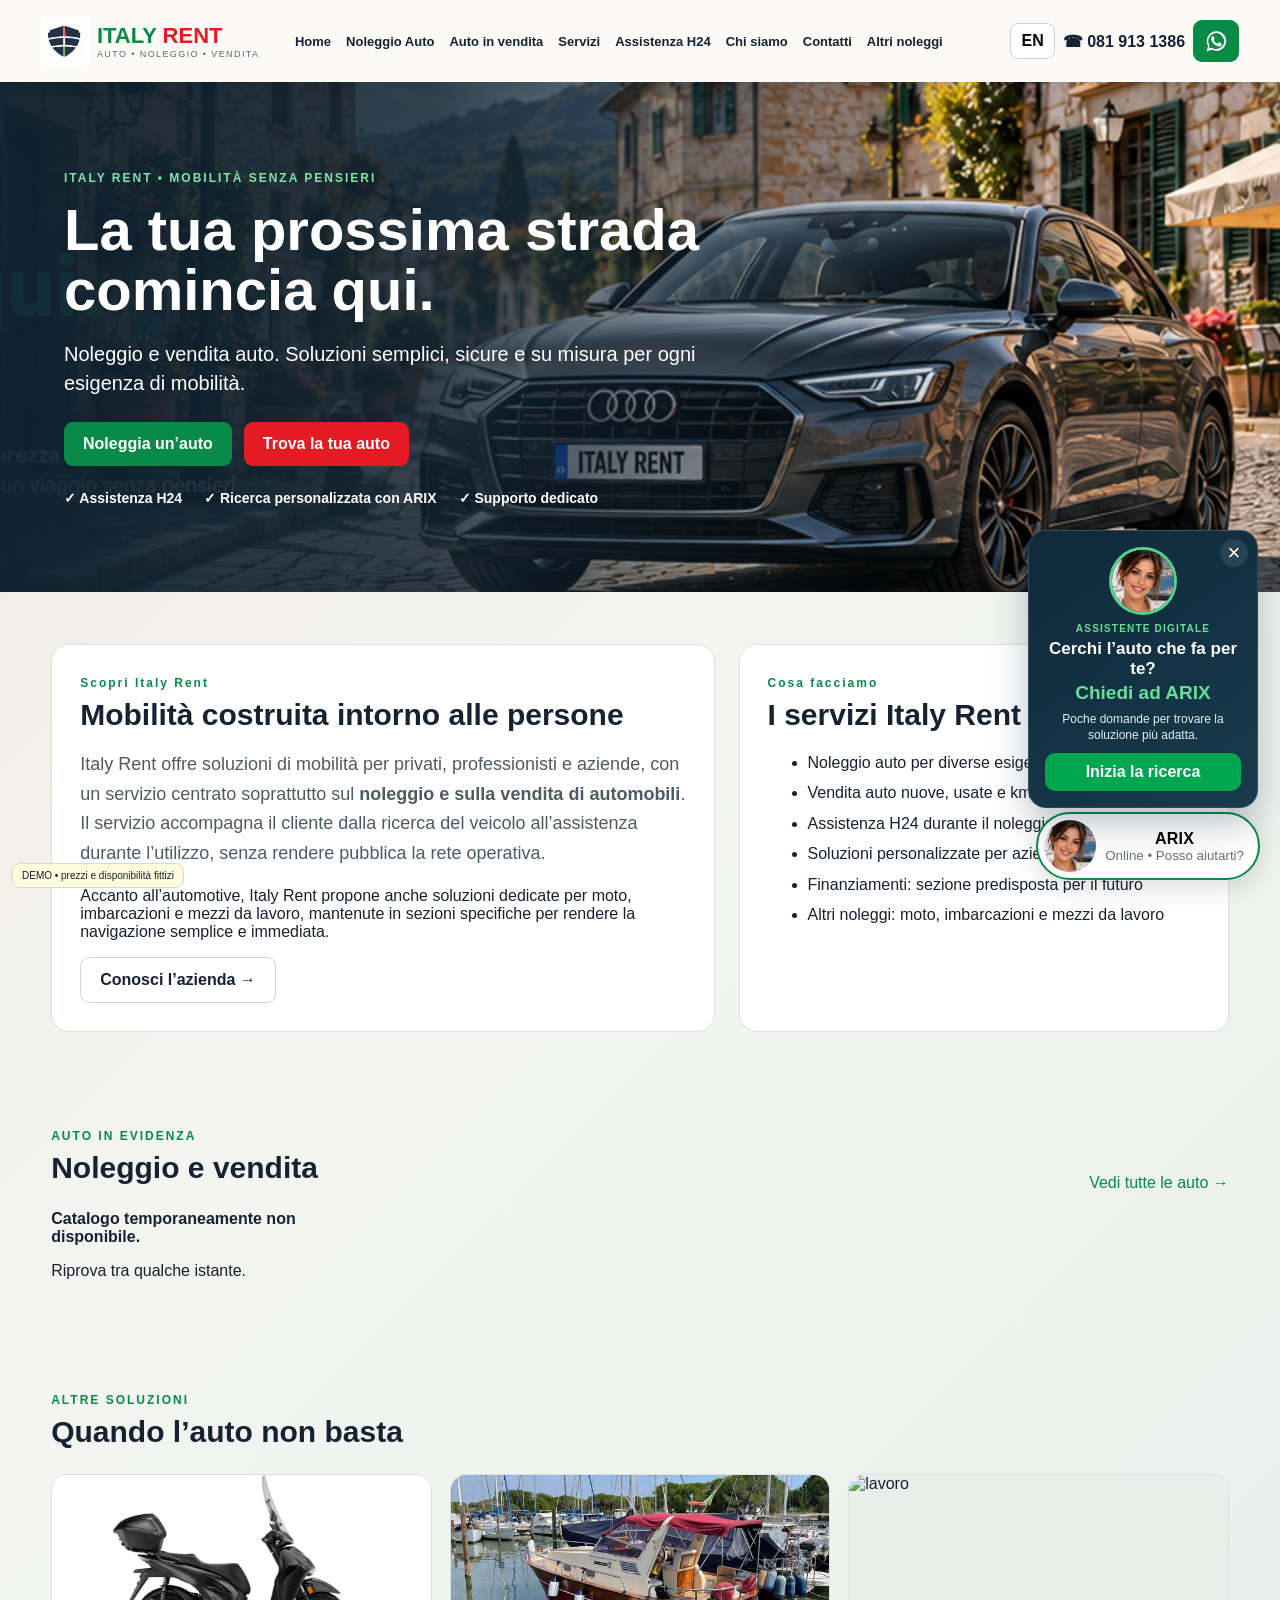
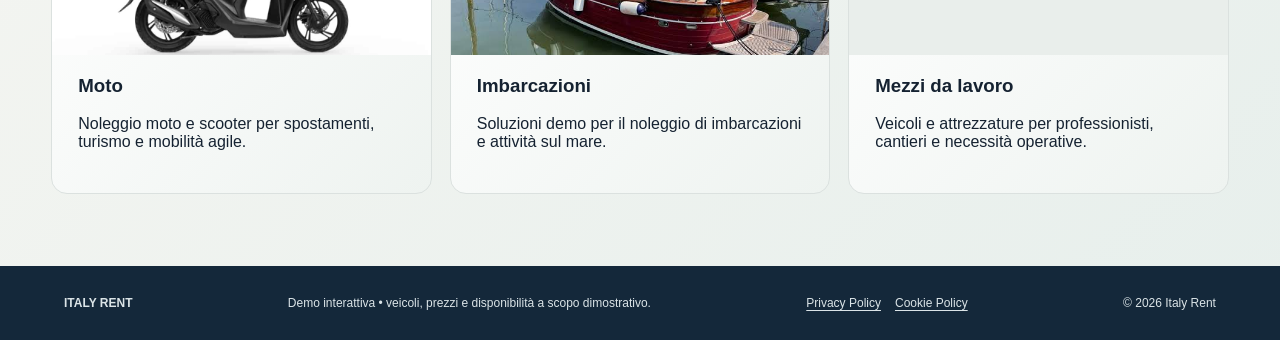
==== index.html @ c2fb5704 "Add files via upload" ====
<!DOCTYPE html>
<html lang="it"><head><meta charset="utf-8"/><meta content="width=device-width,initial-scale=1" name="viewport"/><title>Home | Italy Rent Demo</title><link href="style.css" rel="stylesheet"/></head><body><header class="site-header"><a class="brand" href="index.html"><img src="assets/logo-symbol.png"/><span><strong><b class="green">ITALY</b> <b class="red">RENT</b></strong><small>AUTO • NOLEGGIO • VENDITA</small></span></a><button aria-expanded="false" aria-label="Apri menu" class="menu-toggle"><span></span><span></span><span></span></button><nav class="main-nav"><a data-i18n="Home" href="index.html">Home</a><a data-i18n="Noleggio Auto" href="noleggio.html">Noleggio Auto</a><a data-i18n="Auto in vendita" href="vendita.html">Auto in vendita</a><a data-i18n="Servizi" href="servizi.html">Servizi</a><a data-i18n="Assistenza H24" href="assistenza.html">Assistenza H24</a><a data-i18n="Chi siamo" href="chi-siamo.html">Chi siamo</a><a data-i18n="Contatti" href="contatti.html">Contatti</a><a data-i18n="Altri noleggi" href="altri-noleggi.html">Altri noleggi</a></nav><div class="head-actions"><button class="lang">IT</button><a class="phone" href="tel:+390819131386">☎ 081 913 1386</a><a aria-label="WhatsApp" class="wa wa-icon" href="https://wa.me/393509826072" target="_blank" title="WhatsApp"><svg aria-hidden="true" viewbox="0 0 32 32"><path d="M16 3a12.5 12.5 0 0 0-10.8 18.8L3.5 28.5l6.9-1.8A12.5 12.5 0 1 0 16 3Zm0 22.7c-1.9 0-3.8-.5-5.4-1.5l-.4-.2-4.1 1.1 1.1-4-.3-.4A10.2 10.2 0 1 1 16 25.7Zm5.6-7.6c-.3-.2-1.8-.9-2.1-1-.3-.1-.5-.2-.7.2-.2.3-.8 1-1 1.2-.2.2-.4.2-.7.1-1.9-.9-3.2-1.7-4.5-3.9-.3-.6.3-.6.9-1.9.1-.2 0-.5-.1-.7-.1-.2-.7-1.7-1-2.3-.3-.6-.5-.5-.7-.5h-.6c-.2 0-.6.1-.9.4-.3.3-1.2 1.2-1.2 2.9s1.2 3.4 1.4 3.6c.2.2 2.4 3.7 5.9 5.2 2.2 1 3.1 1 4.2.8.7-.1 1.8-.7 2-1.4.3-.7.3-1.3.2-1.4-.1-.2-.3-.3-.6-.4Z" fill="currentColor"></path></svg></a></div></header><main><section class="hero"><div class="hero-copy"><span class="eyebrow">ITALY RENT • MOBILITÀ SENZA PENSIERI</span><h1 data-i18n="La tua prossima strada comincia qui.">La tua prossima strada comincia qui.</h1><p data-i18n="Noleggio e vendita auto. Soluzioni semplici, sicure e su misura per ogni esigenza di mobilità.">Noleggio e vendita auto. Soluzioni semplici, sicure e su misura per ogni esigenza di mobilità.</p><div class="buttons"><a class="btn greenbtn" data-i18n="Noleggia un’auto" href="noleggio.html">Noleggia un’auto</a><a class="btn redbtn" data-i18n="Trova la tua auto" href="vendita.html">Trova la tua auto</a></div><div class="trust"><span>✓ Assistenza H24</span><span>✓ Ricerca personalizzata con ARIX</span><span>✓ Supporto dedicato</span></div></div></section><section class="section"><div class="about-grid"><div class="about-card"><span class="eyebrow" data-i18n="Scopri Italy Rent">Scopri Italy Rent</span><h2>Mobilità costruita intorno alle persone</h2><p class="lead">Italy Rent offre soluzioni di mobilità per privati, professionisti e aziende, con un servizio centrato soprattutto sul <b>noleggio e sulla vendita di automobili</b>. Il servizio accompagna il cliente dalla ricerca del veicolo all’assistenza durante l’utilizzo, senza rendere pubblica la rete operativa.</p><p>Accanto all’automotive, Italy Rent propone anche soluzioni dedicate per moto, imbarcazioni e mezzi da lavoro, mantenute in sezioni specifiche per rendere la navigazione semplice e immediata.</p><a class="btn outline" href="chi-siamo.html">Conosci l’azienda →</a></div><div class="about-card"><span class="eyebrow" data-i18n="Cosa facciamo">Cosa facciamo</span><h2>I servizi Italy Rent</h2><ul><li>Noleggio auto per diverse esigenze e durate</li><li>Vendita auto nuove, usate e km 0 (demo)</li><li>Assistenza H24 durante il noleggio</li><li>Soluzioni personalizzate per aziende e professionisti</li><li>Finanziamenti: sezione predisposta per il futuro</li><li>Altri noleggi: moto, imbarcazioni e mezzi da lavoro</li></ul></div></div></section><section class="section"><div class="section-head"><div><span class="eyebrow">AUTO IN EVIDENZA</span><h2>Noleggio e vendita</h2></div><a class="green" href="noleggio.html">Vedi tutte le auto →</a></div><div class="cars"><div class="catalog-loading">Caricamento catalogo Italy Rent…</div></div></section><section class="section"><div class="section-head"><div><span class="eyebrow">ALTRE SOLUZIONI</span><h2>Quando l’auto non basta</h2></div></div><div class="other-grid"><a class="other" href="altri-noleggi.html#moto"><div class="other-photo"><img alt="moto" src="assets/other/scooter.jpg"/></div><h3>Moto</h3><p>Noleggio moto e scooter per spostamenti, turismo e mobilità agile.</p></a><a class="other" href="altri-noleggi.html#barche"><div class="other-photo"><img alt="barche" src="assets/other/gozzo.jpg"/></div><h3>Imbarcazioni</h3><p>Soluzioni demo per il noleggio di imbarcazioni e attività sul mare.</p></a><a class="other" href="altri-noleggi.html#lavoro"><div class="other-photo"><img alt="lavoro" src="https://commons.wikimedia.org/wiki/Special:Redirect/file/Mini%20excavator.jpg?width=1200"/></div><h3>Mezzi da lavoro</h3><p>Veicoli e attrezzature per professionisti, cantieri e necessità operative.</p></a></div></section></main><footer class="site-footer"><b>ITALY RENT</b><span>Demo interattiva • veicoli, prezzi e disponibilità a scopo dimostrativo.</span><span class="legal-links"><a href="privacy.html">Privacy Policy</a><a href="cookie.html">Cookie Policy</a></span><span>© 2026 Italy Rent</span></footer><aside aria-label="ARIX assistente digitale" class="arix-side-card"><button aria-label="Chiudi scheda ARIX" class="arix-card-close" type="button">×</button><img alt="ARIX, assistente digitale Italy Rent" src="assets/gioia-avatar.jpg"/><div class="arix-side-copy"><span>ASSISTENTE DIGITALE</span><b>Cerchi l’auto che fa per te?</b><strong>Chiedi ad ARIX</strong><p>Poche domande per trovare la soluzione più adatta.</p><button class="arix-start">Inizia la ricerca</button></div></aside><button class="gioia" id="arixBtn"><img class="avatar" src="assets/gioia-avatar.jpg"/><span><b>ARIX</b><small>Online • Posso aiutarti?</small></span></button><div class="chat" id="chat"><div class="chat-head"><img src="assets/gioia-avatar.jpg"/><div><b>ARIX</b><small style="display:block">Assistente virtuale Italy Rent</small></div><button id="closeChat">×</button></div><div class="messages" id="messages"><div class="bot">Ciao, sono <b>ARIX</b> 👋 Posso aiutarti a trovare il veicolo più adatto a te.</div></div><div class="arix-progress"><span></span></div><div class="chat-note">Le informazioni inserite servono esclusivamente a gestire la richiesta nella demo Italy Rent.</div><form id="chatForm"><input id="chatInput" placeholder="Scrivi la tua domanda..."/><button>➤</button></form></div><div class="demo-ribbon">DEMO • prezzi e disponibilità fittizi</div><script src="app.js?v=2.9.4"></script></body></html>
---- style.css ----
:root{--g:#078b46;--r:#e51b23;--nav:#14283a;--ink:#152231;--muted:#65727c;--line:#dbe1df;--paper:#fbfaf7;--soft:#eef2ef}*{box-sizing:border-box}body{margin:0;font-family:Inter,Arial,sans-serif;color:var(--ink);background:linear-gradient(135deg,#eee9df 0%,#f4f5f1 42%,#e7efec 100%);min-height:100vh}a{text-decoration:none;color:inherit}button,input,select,textarea{font:inherit}.site-header{min-height:82px;display:flex;align-items:center;padding:0 3.2%;gap:24px;position:sticky;top:0;background:#fbfaf7f5;z-index:50;box-shadow:0 2px 16px #0001}.brand{display:flex;align-items:center;gap:8px;min-width:230px}.brand img{width:48px}.brand strong{font-size:22px}.brand small{display:block;font-size:9px;letter-spacing:1.4px;color:#5c6872}.green{color:var(--g)}.red{color:var(--r)}nav{display:flex;align-items:center;gap:15px;flex:1;font-size:13px;font-weight:800}nav a:hover{color:var(--g)}.head-actions{display:flex;align-items:center;gap:8px;white-space:nowrap}.lang{border:1px solid #ccd4d1;background:#fff;border-radius:8px;padding:8px 10px;font-weight:800}.phone{font-weight:900}.wa{background:var(--g);color:#fff;padding:11px 14px;border-radius:9px}.hero{width:100%;min-height:510px;background:linear-gradient(90deg,#102331f2 0%,#102331d8 34%,#10233165 58%,transparent 78%),url('assets/hero-clean.jpg') center/cover no-repeat;display:flex;align-items:center}.hero-copy{width:min(650px,90%);margin-left:5%;color:#fff}.eyebrow{font-size:12px;letter-spacing:2px;font-weight:900;color:var(--g)}.hero .eyebrow{color:#7de4aa}.hero h1{font-size:58px;line-height:1.03;margin:14px 0}.hero p{font-size:20px;line-height:1.45}.buttons{display:flex;gap:12px;flex-wrap:wrap;margin:24px 0}.btn{display:inline-block;border:0;border-radius:9px;padding:13px 19px;font-weight:900;cursor:pointer}.greenbtn{background:var(--g);color:#fff}.redbtn{background:var(--r);color:#fff}.darkbtn{background:var(--nav);color:#fff}.outline{background:#fff;border:1px solid #cfd6d3}.trust{display:flex;gap:22px;flex-wrap:wrap;font-size:14px;font-weight:700}.section,.panel{width:min(1240px,92%);margin:30px auto}.section{padding:22px 0 42px}.section h1{font-size:42px;margin:7px 0}.section h2{font-size:30px;margin:7px 0}.lead{font-size:18px;line-height:1.65;color:#4d5b65}.panel{background:#ffffffd9;border:1px solid #ffffff;padding:22px;border-radius:18px;box-shadow:0 14px 35px #15252f15}.search-grid{display:grid;grid-template-columns:1.15fr 1fr 1fr 1fr auto;gap:12px}.search-grid label,.form label{font-size:12px;font-weight:900}.search-grid input,.search-grid select,.form input,.form select,.form textarea{width:100%;margin-top:6px;padding:12px;border:1px solid #cfd7d4;border-radius:8px;background:#fff}.section-head{display:flex;justify-content:space-between;align-items:end;margin-bottom:18px}.cars{display:grid;grid-template-columns:repeat(4,1fr);gap:16px}.car{background:#fff;border:1px solid var(--line);border-radius:14px;overflow:hidden;box-shadow:0 7px 20px #1726300d}.carpic{height:180px;background:linear-gradient(135deg,#e1e7e4,#f9faf8);position:relative;overflow:hidden}.carpic img{width:100%;height:100%;object-fit:contain;padding:4px}.carpic img.broken{display:none}.photo-fallback{display:none;width:100%;height:100%;background:linear-gradient(135deg,#dce5e0,#f7f5ef);align-items:center;justify-content:center;color:#687781;font-weight:800;text-align:center;padding:20px}.badge{position:absolute;top:10px;left:10px;background:var(--g);color:#fff;border-radius:6px;padding:6px 9px;font-size:11px;font-weight:900}.sale-badge{background:var(--r)}.carbody{padding:15px}.carbody h3{margin:0 0 5px}.spec{color:var(--muted);font-size:13px;min-height:36px}.price{font-size:20px;color:var(--g);font-weight:900;margin:10px 0}.sale-price{color:var(--r)}.car-actions{display:flex;gap:7px}.car-actions a{flex:1;text-align:center;border:1px solid #d1d8d5;border-radius:7px;padding:9px;font-weight:800}.car-actions .primary{background:var(--nav);color:#fff}.feature-grid{display:grid;grid-template-columns:repeat(3,1fr);gap:16px}.feature{display:block;background:#fff;border:1px solid var(--line);border-radius:15px;padding:22px;box-shadow:0 6px 20px #0000000c;transition:.2s}.feature:hover{transform:translateY(-3px);box-shadow:0 10px 25px #0002}.pro-icon{width:48px;height:48px;border-radius:12px;background:#e8f5ee;color:var(--g);display:grid;place-items:center;margin-bottom:13px}.pro-icon svg{width:28px;height:28px;fill:none;stroke:currentColor;stroke-width:1.8;stroke-linecap:round;stroke-linejoin:round}.feature h3{margin:4px 0 8px}.feature p{color:var(--muted);line-height:1.55}.locations{display:grid;grid-template-columns:repeat(4,1fr);gap:14px}.location{background:#fff;border:1px solid var(--line);border-radius:13px;padding:19px}.location b{font-size:18px}.about-grid{display:grid;grid-template-columns:1.15fr .85fr;gap:24px;align-items:stretch}.about-card{background:#fff;border-radius:18px;padding:28px;border:1px solid var(--line)}.about-card ul{line-height:1.9}.other-grid{display:grid;grid-template-columns:repeat(3,1fr);gap:18px}.other{background:linear-gradient(135deg,#fff,#eef3f0);border-radius:16px;padding:26px;border:1px solid var(--line)}.other .pro-icon{width:58px;height:58px}.notice{padding:14px 16px;background:#fff5dc;border:1px solid #ead294;border-radius:10px}.contact-layout{display:grid;grid-template-columns:.8fr 1.2fr;gap:22px}.contact-card{background:var(--nav);color:#fff;border-radius:18px;padding:28px}.form{background:#fff;border-radius:18px;padding:26px;display:grid;grid-template-columns:1fr 1fr;gap:13px}.form .wide{grid-column:1/-1}.form textarea{min-height:130px}.h24-hero{background:linear-gradient(120deg,#10283a,#17465a);color:#fff;border-radius:20px;padding:34px;display:grid;grid-template-columns:1.3fr .7fr;gap:20px;align-items:center}.steps{display:grid;grid-template-columns:repeat(4,1fr);gap:12px}.step{background:#fff;border-radius:14px;padding:20px;border:1px solid var(--line)}.step b{display:block;color:var(--g);font-size:28px}.site-footer{background:var(--nav);color:#dbe4e7;padding:30px 5%;display:flex;justify-content:space-between;gap:15px;font-size:12px}.gioia{position:fixed;right:78px;bottom:20px;background:#fff;border:2px solid var(--g);border-radius:40px;padding:6px 14px 6px 6px;display:flex;align-items:center;gap:9px;z-index:40;box-shadow:0 8px 25px #0002}.avatar{width:52px;height:52px;border-radius:50%;object-fit:cover;object-position:center 22%}.gioia small{display:block;color:var(--muted)}.floating-wa{position:fixed;right:20px;bottom:20px;width:50px;height:50px;border-radius:50%;background:#19ae58;color:#fff;display:grid;place-items:center;font-weight:900;z-index:40}.chat{position:fixed;right:20px;bottom:88px;width:380px;background:#fff;border-radius:18px;box-shadow:0 18px 60px #0004;z-index:45;overflow:hidden;display:none}.chat.open{display:block}.chat-head{background:var(--nav);color:#fff;padding:14px;display:flex;align-items:center;gap:10px}.chat-head img{width:42px;height:42px;border-radius:50%;object-fit:cover}.chat-head button{margin-left:auto;background:none;border:0;color:#fff;font-size:24px}.messages{height:210px;overflow:auto;padding:14px;background:#f0f3f1}.bot,.user{padding:10px 12px;border-radius:12px;margin:7px 0;max-width:86%;font-size:14px}.bot{background:#fff}.user{background:#dff4e7;margin-left:auto}.quick{padding:9px;display:flex;flex-wrap:wrap;gap:6px}.quick button{border:1px solid #d6ddda;background:#fff;border-radius:18px;padding:7px 10px}.chat form{display:flex;border-top:1px solid #ddd}.chat form input{flex:1;border:0;padding:14px}.chat form button{width:55px;border:0;background:var(--g);color:#fff}.demo-ribbon{position:fixed;left:12px;bottom:12px;background:#fffddd;border:1px solid #d8d8d0;padding:6px 9px;border-radius:8px;font-size:10px;z-index:20}
@media(max-width:1050px){nav{display:none}.phone{display:none}.cars{grid-template-columns:repeat(2,1fr)}.search-grid{grid-template-columns:1fr 1fr}.feature-grid,.steps{grid-template-columns:1fr 1fr}.locations{grid-template-columns:repeat(2,1fr)}}@media(max-width:650px){.site-header{min-height:70px;padding:0 12px}.brand{min-width:0}.brand img{width:40px}.brand strong{font-size:17px}.brand small{display:none}.wa{display:none}.hero{min-height:520px;background-position:62% center}.hero-copy{margin:0;padding:35px 20px}.hero h1{font-size:42px}.search-grid,.cars,.feature-grid,.locations,.about-grid,.other-grid,.contact-layout,.steps,.h24-hero,.form{grid-template-columns:1fr}.form .wide{grid-column:auto}.section-head{display:block}.gioia{right:70px}.chat{right:10px;width:calc(100vw - 20px)}.site-footer{flex-direction:column}}

/* V1.4 catalog polish */
.photo-fallback{background:linear-gradient(135deg,#dfe7e3,#eef1ed);color:#123047;font-weight:800;font-size:15px;text-align:center;align-items:center;justify-content:center;min-height:180px;padding:24px}.catalog-note{display:flex;gap:10px;align-items:center;margin:14px 0 22px;padding:12px 16px;background:#eef7f1;border:1px solid #d4e7da;border-radius:12px;color:#234}.catalog-note strong{color:#008f4c}.cars{align-items:stretch}.carpic{min-height:190px;background:#edf1ef}.carpic img{width:100%;height:190px;object-fit:cover;display:block}.carpic img.broken{display:none}.carpic img.broken + .photo-fallback{display:flex!important;height:190px}.carbody{display:flex;flex-direction:column}.car-actions{margin-top:auto}
/* V1.5 contact, WhatsApp and assistance refinements */
.wa-icon{width:46px;height:42px;padding:8px!important;display:grid!important;place-items:center}.wa-icon svg{width:25px;height:25px}.floating-wa{display:none!important}.gioia{right:20px}.gioia-assist{justify-self:end;display:flex;align-items:center;gap:16px;background:#ffffff14;border:1px solid #ffffff2e;border-radius:18px;padding:16px 20px;max-width:330px}.gioia-assist img{width:96px;height:96px;border-radius:50%;object-fit:cover;object-position:center 20%;border:3px solid #54d58c}.gioia-assist b{display:block;font-size:18px}.gioia-assist span{display:block;color:#dce7ea;margin-top:6px;line-height:1.4}.contact-card a{color:#fff;text-decoration:none}.contact-card h3{margin-bottom:5px}.contact-card p{line-height:1.65}.carpic img{object-fit:cover;padding:0}.carpic{background:#e6ece9}
@media(max-width:900px){.gioia-assist{justify-self:start}.gioia{right:12px}}

/* V1.7 catalogo: formato fotografico uniforme */
.carpic{height:210px!important;background:#f3f5f4!important;overflow:hidden;display:flex;align-items:center;justify-content:center}
.carpic img{width:100%!important;height:100%!important;object-fit:cover!important;object-position:center!important;display:block}
@media(max-width:700px){.carpic{height:220px!important}}

/* V1.8 catalog image normalization */
.car .carpic{height:210px!important;min-height:210px!important;display:flex!important;align-items:center!important;justify-content:center!important;background:#f4f6f5!important;overflow:hidden!important;padding:10px!important;box-sizing:border-box!important}
.car .carpic img{width:100%!important;height:100%!important;object-fit:contain!important;object-position:center!important;display:block!important}
.car .carpic .fallback{display:none!important}

/* V2.0 mobile navigation and photographic category cards */
.menu-toggle{display:none;border:0;background:transparent;padding:10px;margin-left:auto;cursor:pointer}.menu-toggle span{display:block;width:25px;height:2px;background:var(--nav);margin:5px 0;border-radius:2px}.other{overflow:hidden}.other-photo{height:180px;margin:-26px -26px 20px;overflow:hidden;background:#e9eeeb}.other-photo img{width:100%;height:100%;object-fit:cover;display:block}
@media(max-width:1050px){.site-header{flex-wrap:wrap}.menu-toggle{display:block}.main-nav{display:none!important;order:4;flex-basis:100%;width:100%;padding:8px 0 16px;border-top:1px solid #e3e6e4}.main-nav.open{display:flex!important;flex-direction:column;align-items:stretch;gap:0}.main-nav a{padding:12px 8px;border-bottom:1px solid #ecefed;font-size:15px}.head-actions{margin-left:0}.lang{display:block}.wa{display:grid!important;width:42px;height:42px;padding:9px;place-items:center}.wa svg{width:24px;height:24px}.phone{display:none}}
@media(max-width:650px){.site-header{padding:7px 12px;gap:8px}.brand{margin-right:auto}.head-actions{gap:6px}.lang{padding:8px}.hero{min-height:500px}.hero h1{font-size:38px}.section,.panel{width:min(94%,1240px);margin:18px auto}.section{padding:14px 0 28px}.section h1{font-size:32px}.section h2{font-size:26px}.lead{font-size:16px}.cars{grid-template-columns:1fr}.carpic{height:220px}.other-grid{grid-template-columns:1fr}.other-photo{height:190px}.gioia{right:12px;bottom:14px}.demo-ribbon{display:none}}

/* V2.2 — ARIX guided vehicle finder */
.arix-cta{background:linear-gradient(120deg,#10283a,#173c4c);color:#fff;border-radius:22px;padding:28px 32px;display:grid;grid-template-columns:1.35fr .65fr;gap:24px;align-items:center;box-shadow:0 16px 38px #10283a22}.arix-cta h2{font-size:34px;margin:8px 0 12px}.arix-cta h2 span{color:#64df99}.arix-cta p{line-height:1.65;color:#e5eef0;max-width:760px}.arix-cta-person{display:flex;align-items:center;gap:14px;justify-self:end;background:#ffffff12;border:1px solid #ffffff28;border-radius:18px;padding:14px 18px}.arix-cta-person img{width:88px;height:88px;border-radius:50%;object-fit:cover;object-position:center 20%;border:3px solid #50d58b}.arix-cta-person b{display:block;font-size:24px}.arix-cta-person small{display:block;color:#dce8ea;margin-top:4px}.arix-progress{height:4px;background:#e3e9e6}.arix-progress span{display:block;height:100%;background:var(--g);width:0;transition:.25s}.chat .choice-grid{display:grid;grid-template-columns:1fr 1fr;gap:7px;margin:8px 0}.chat .choice-grid button{border:1px solid #cfd9d5;background:#fff;border-radius:10px;padding:9px 8px;font-weight:700;cursor:pointer}.chat .choice-grid button:hover{border-color:var(--g);color:var(--g)}.chat .result-card{background:#fff;border:1px solid #d7dfdc;border-radius:12px;padding:11px;margin-top:8px}.chat .result-card b{display:block}.chat .result-card a{display:inline-block;margin-top:7px;color:var(--g);font-weight:800}.chat-note{font-size:10px;color:#718087;padding:0 12px 10px;line-height:1.35}.gioia span b{letter-spacing:.3px}
@media(max-width:760px){.arix-cta{grid-template-columns:1fr;padding:22px}.arix-cta h2{font-size:28px}.arix-cta-person{justify-self:start}.chat{bottom:78px}.messages{height:260px}.chat .choice-grid{grid-template-columns:1fr 1fr}}

/* V2.3 — ARIX refinement */
.quick{display:none!important}.arix-cta-compact{padding:20px 24px;grid-template-columns:1.5fr .5fr;margin-top:22px;margin-bottom:22px}.arix-cta-compact h2{font-size:27px;margin:5px 0 8px}.arix-cta-compact p{font-size:14px;line-height:1.5;margin:0 0 12px;max-width:780px}.arix-cta-compact .arix-cta-person{padding:10px 14px;border-radius:14px}.arix-cta-compact .arix-cta-person img{width:64px;height:64px}.arix-cta-compact .arix-cta-person b{font-size:20px}.arix-contact-btn{display:inline-block;margin-top:10px;background:var(--g);color:#fff!important;border-radius:9px;padding:10px 13px;font-weight:900;text-decoration:none}.messages{height:285px}
@media(max-width:760px){.arix-cta-compact{padding:17px 18px;gap:12px}.arix-cta-compact h2{font-size:23px}.arix-cta-compact p{font-size:13px}.arix-cta-compact .arix-cta-person{justify-self:start}.arix-cta-compact .arix-cta-person img{width:54px;height:54px}.messages{height:320px}}


/* V2.4 — ARIX global floating assistant card */
.arix-side-card{position:fixed;right:22px;bottom:92px;width:230px;z-index:48;background:linear-gradient(145deg,#10283a,#173c4c);color:#fff;border-radius:18px;padding:16px;box-shadow:0 16px 36px #0d223544;border:1px solid #ffffff24;text-align:center}
.arix-side-card>img{width:68px;height:68px;border-radius:50%;object-fit:cover;object-position:center 20%;border:3px solid #50d58b;margin:0 auto 8px;display:block}
.arix-side-copy span{display:block;font-size:10px;letter-spacing:1.2px;color:#65df99;font-weight:900;margin-bottom:5px}
.arix-side-copy b{display:block;font-size:17px;line-height:1.18;margin-bottom:3px}
.arix-side-copy strong{display:block;color:#65df99;font-size:19px;line-height:1.15;margin-bottom:7px}
.arix-side-copy p{font-size:12px;line-height:1.35;color:#e4edef;margin:0 0 10px}
.arix-side-card .arix-start{width:100%;border:0;border-radius:10px;background:#00a650;color:#fff;padding:10px 8px;font-weight:900;cursor:pointer}
@media(max-width:760px){
 .arix-side-card{right:10px;bottom:76px;width:178px;padding:10px 11px;border-radius:15px;text-align:left;display:grid;grid-template-columns:44px 1fr;gap:8px;align-items:center}
 .arix-side-card>img{width:44px;height:44px;margin:0;grid-row:1/3}
 .arix-side-copy span,.arix-side-copy p{display:none}
 .arix-side-copy b{font-size:12px;margin:0}
 .arix-side-copy strong{font-size:14px;margin:1px 0 6px}
 .arix-side-card .arix-start{font-size:11px;padding:7px 6px}
}


/* V2.5 — ARIX taller chat and dismissible side card */
.chat{width:400px;max-height:calc(100vh - 115px)}
.messages{height:390px;max-height:calc(100vh - 285px)}
.arix-card-close{position:absolute;top:8px;right:9px;width:28px;height:28px;border:0;border-radius:50%;background:#ffffff18;color:#fff;font-size:22px;line-height:26px;cursor:pointer;display:grid;place-items:center;z-index:2}
.arix-card-close:hover{background:#ffffff2c}
.arix-side-card{transition:opacity .18s ease,transform .18s ease}
body.arix-chat-open .arix-side-card{opacity:0;pointer-events:none;transform:translateY(8px)}
@media(max-width:760px){
 .chat{top:82px;bottom:14px;right:10px;width:calc(100vw - 20px);max-height:none;display:none;flex-direction:column}
 .chat.open{display:flex}
 .chat-head{flex:0 0 auto}
 .messages{height:auto;max-height:none;min-height:0;flex:1;overflow:auto}
 .arix-progress,.chat-note,.chat form{flex:0 0 auto}
 .arix-card-close{top:5px;right:5px;width:24px;height:24px;font-size:19px}
}

/* V2.7 — legal pages and vehicle-management demo */
.site-footer .legal-links{display:flex;gap:14px;flex-wrap:wrap}.site-footer a{color:inherit;text-decoration:underline;text-underline-offset:3px}.legal-page{max-width:900px}.legal-page h1{margin-bottom:18px}.legal-page h2{font-size:22px;margin:28px 0 8px}.legal-page p{line-height:1.75}.legal-notice,.admin-warning{background:#fff7dc;border:1px solid #ecd47c;border-radius:12px;padding:14px 16px;line-height:1.55;margin:16px 0 28px}.admin-body{background:#f3f6f4}.admin-head{display:flex;justify-content:space-between;align-items:center;padding:14px 4%;background:#fff;border-bottom:1px solid #dde4e0;position:sticky;top:0;z-index:10}.admin-wrap{width:min(1180px,94%);margin:28px auto}.admin-grid{display:grid;grid-template-columns:minmax(330px,.8fr) 1.2fr;gap:28px;align-items:start}.admin-form{background:#fff;border-radius:18px;padding:24px;box-shadow:0 10px 28px #132b1d12}.admin-form h1{font-size:28px;margin-top:0}.admin-form label{display:grid;gap:6px;font-weight:750;margin:12px 0}.admin-form input,.admin-form select,.admin-form textarea{width:100%;padding:11px;border:1px solid #cfd9d4;border-radius:9px;font:inherit;box-sizing:border-box}.admin-form small{font-weight:400;color:#6c7872}.admin-two{display:grid;grid-template-columns:1fr 1fr;gap:12px}.admin-form fieldset{border:1px solid #d7dfdb;border-radius:10px;margin:14px 0}.admin-form .checkline{display:flex;align-items:center;gap:8px;font-weight:600}.admin-form .checkline input{width:auto}.admin-preview{width:100%;height:210px;object-fit:contain;background:#f4f6f5;border-radius:12px}.admin-list{display:grid;gap:12px}.admin-car{background:#fff;border-radius:15px;padding:12px;display:grid;grid-template-columns:120px 1fr auto;gap:14px;align-items:center;box-shadow:0 8px 22px #132b1d0d}.admin-car img{width:120px;height:85px;object-fit:contain;background:#f3f5f4;border-radius:10px}.admin-car b,.admin-car span,.admin-car small{display:block;margin:3px 0}.admin-actions{display:grid;gap:7px}.admin-actions button{border:1px solid #cfd8d3;background:#fff;border-radius:8px;padding:8px;cursor:pointer}.admin-actions .danger{color:#a51e2c;border-color:#e5bdc2}@media(max-width:800px){.admin-grid{grid-template-columns:1fr}.admin-two{grid-template-columns:1fr}.admin-car{grid-template-columns:82px 1fr}.admin-car img{width:82px;height:70px}.admin-actions{grid-column:1/-1;grid-template-columns:1fr 1fr}.admin-head{gap:12px}.admin-head .brand small{display:none}}
/* V2.8 — desktop team back-office */
.admin-login{background:#14283a;color:#fff;border-radius:14px;padding:14px 18px;margin-bottom:22px;display:flex;align-items:end;gap:12px}.admin-login label{display:grid;gap:5px;font-weight:800;min-width:340px}.admin-login input{padding:10px;border-radius:8px;border:1px solid #61717d}.admin-login .ok{color:#72e0a0}.admin-login .bad{color:#ff9da3}.admin-body{min-width:1120px}.admin-wrap{width:min(1380px,96%)}.admin-grid{grid-template-columns:480px 1fr}.admin-form{position:sticky;top:92px}
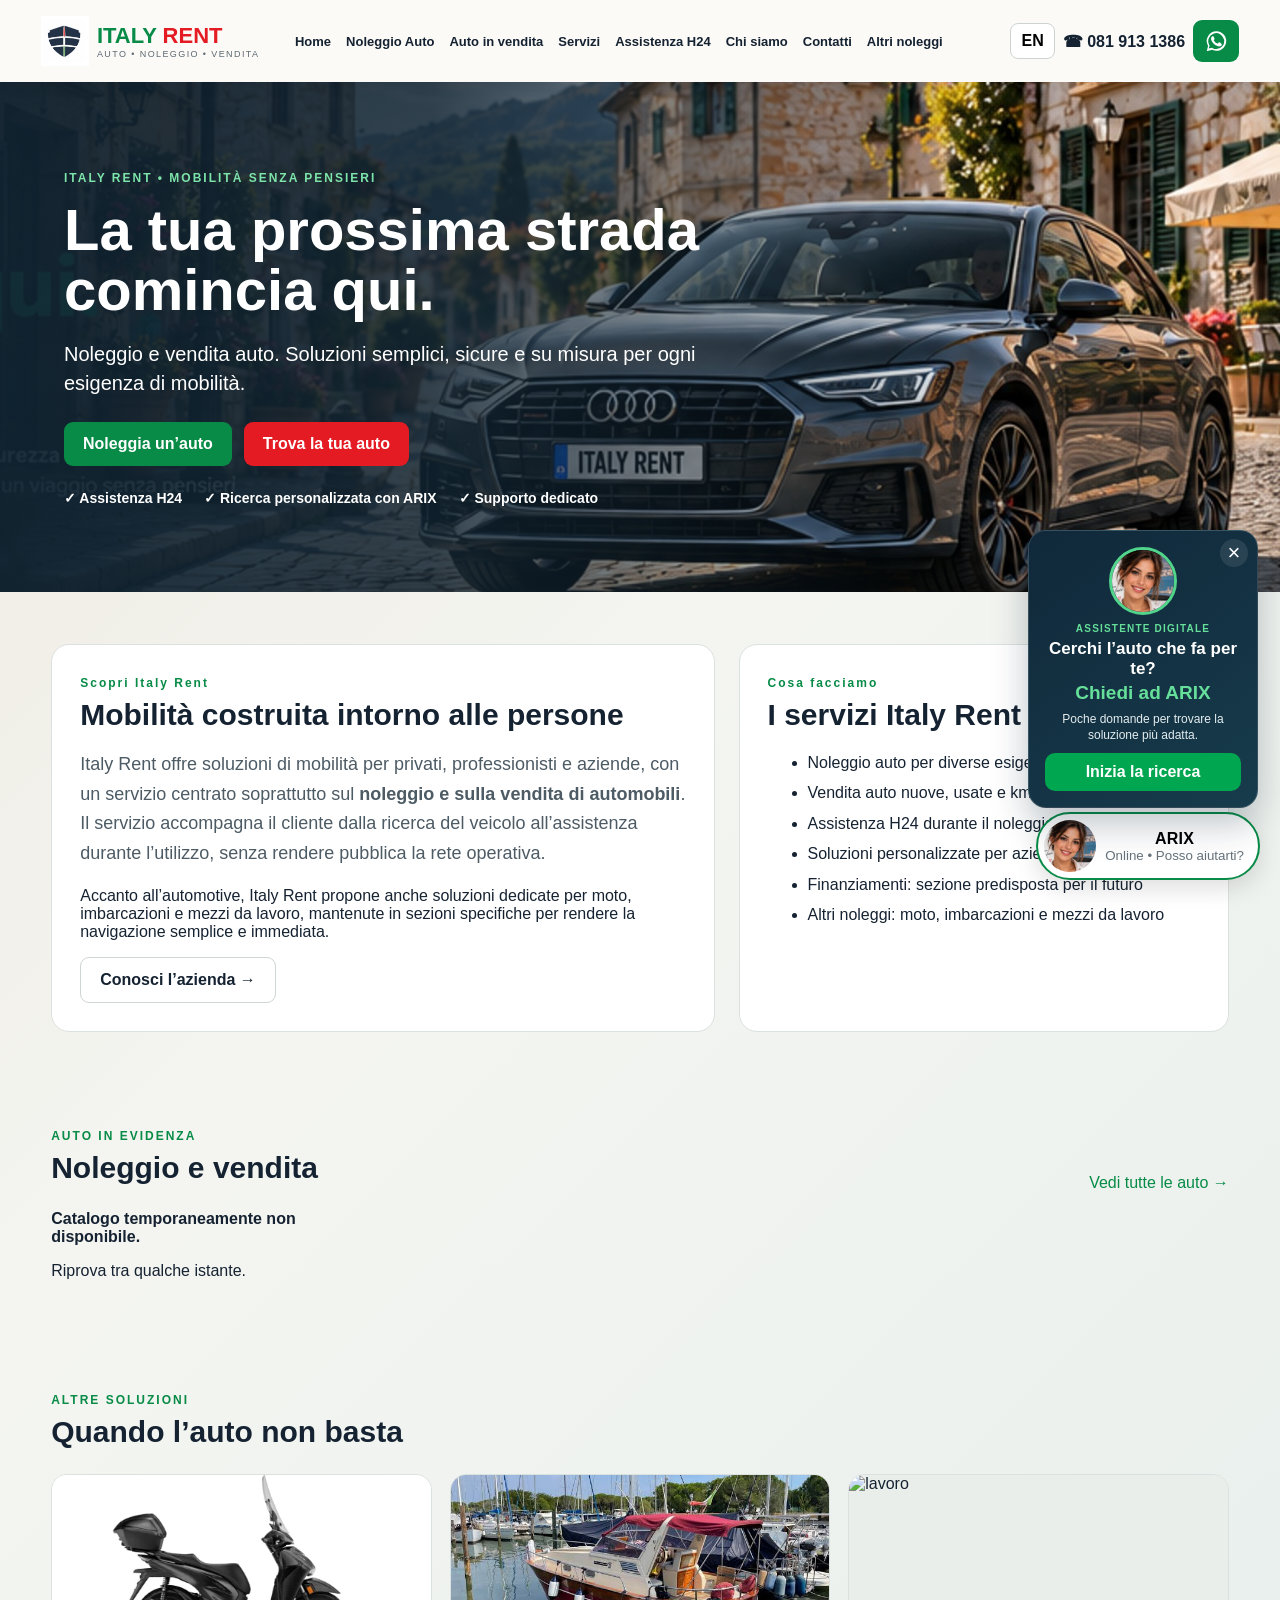
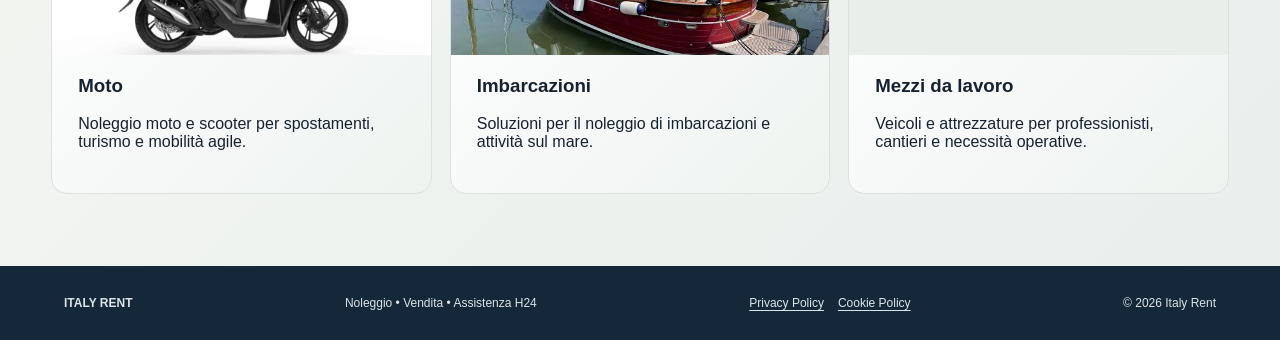
==== commit c3e71ea9: "Italyrent_V1_Def_online" ====
--- a/index.html
+++ b/index.html
@@ -1,2 +1,3 @@
 <!DOCTYPE html>
-<html lang="it"><head><meta charset="utf-8"/><meta content="width=device-width,initial-scale=1" name="viewport"/><title>Home | Italy Rent Demo</title><link href="style.css" rel="stylesheet"/></head><body><header class="site-header"><a class="brand" href="index.html"><img src="assets/logo-symbol.png"/><span><strong><b class="green">ITALY</b> <b class="red">RENT</b></strong><small>AUTO • NOLEGGIO • VENDITA</small></span></a><button aria-expanded="false" aria-label="Apri menu" class="menu-toggle"><span></span><span></span><span></span></button><nav class="main-nav"><a data-i18n="Home" href="index.html">Home</a><a data-i18n="Noleggio Auto" href="noleggio.html">Noleggio Auto</a><a data-i18n="Auto in vendita" href="vendita.html">Auto in vendita</a><a data-i18n="Servizi" href="servizi.html">Servizi</a><a data-i18n="Assistenza H24" href="assistenza.html">Assistenza H24</a><a data-i18n="Chi siamo" href="chi-siamo.html">Chi siamo</a><a data-i18n="Contatti" href="contatti.html">Contatti</a><a data-i18n="Altri noleggi" href="altri-noleggi.html">Altri noleggi</a></nav><div class="head-actions"><button class="lang">IT</button><a class="phone" href="tel:+390819131386">☎ 081 913 1386</a><a aria-label="WhatsApp" class="wa wa-icon" href="https://wa.me/393509826072" target="_blank" title="WhatsApp"><svg aria-hidden="true" viewbox="0 0 32 32"><path d="M16 3a12.5 12.5 0 0 0-10.8 18.8L3.5 28.5l6.9-1.8A12.5 12.5 0 1 0 16 3Zm0 22.7c-1.9 0-3.8-.5-5.4-1.5l-.4-.2-4.1 1.1 1.1-4-.3-.4A10.2 10.2 0 1 1 16 25.7Zm5.6-7.6c-.3-.2-1.8-.9-2.1-1-.3-.1-.5-.2-.7.2-.2.3-.8 1-1 1.2-.2.2-.4.2-.7.1-1.9-.9-3.2-1.7-4.5-3.9-.3-.6.3-.6.9-1.9.1-.2 0-.5-.1-.7-.1-.2-.7-1.7-1-2.3-.3-.6-.5-.5-.7-.5h-.6c-.2 0-.6.1-.9.4-.3.3-1.2 1.2-1.2 2.9s1.2 3.4 1.4 3.6c.2.2 2.4 3.7 5.9 5.2 2.2 1 3.1 1 4.2.8.7-.1 1.8-.7 2-1.4.3-.7.3-1.3.2-1.4-.1-.2-.3-.3-.6-.4Z" fill="currentColor"></path></svg></a></div></header><main><section class="hero"><div class="hero-copy"><span class="eyebrow">ITALY RENT • MOBILITÀ SENZA PENSIERI</span><h1 data-i18n="La tua prossima strada comincia qui.">La tua prossima strada comincia qui.</h1><p data-i18n="Noleggio e vendita auto. Soluzioni semplici, sicure e su misura per ogni esigenza di mobilità.">Noleggio e vendita auto. Soluzioni semplici, sicure e su misura per ogni esigenza di mobilità.</p><div class="buttons"><a class="btn greenbtn" data-i18n="Noleggia un’auto" href="noleggio.html">Noleggia un’auto</a><a class="btn redbtn" data-i18n="Trova la tua auto" href="vendita.html">Trova la tua auto</a></div><div class="trust"><span>✓ Assistenza H24</span><span>✓ Ricerca personalizzata con ARIX</span><span>✓ Supporto dedicato</span></div></div></section><section class="section"><div class="about-grid"><div class="about-card"><span class="eyebrow" data-i18n="Scopri Italy Rent">Scopri Italy Rent</span><h2>Mobilità costruita intorno alle persone</h2><p class="lead">Italy Rent offre soluzioni di mobilità per privati, professionisti e aziende, con un servizio centrato soprattutto sul <b>noleggio e sulla vendita di automobili</b>. Il servizio accompagna il cliente dalla ricerca del veicolo all’assistenza durante l’utilizzo, senza rendere pubblica la rete operativa.</p><p>Accanto all’automotive, Italy Rent propone anche soluzioni dedicate per moto, imbarcazioni e mezzi da lavoro, mantenute in sezioni specifiche per rendere la navigazione semplice e immediata.</p><a class="btn outline" href="chi-siamo.html">Conosci l’azienda →</a></div><div class="about-card"><span class="eyebrow" data-i18n="Cosa facciamo">Cosa facciamo</span><h2>I servizi Italy Rent</h2><ul><li>Noleggio auto per diverse esigenze e durate</li><li>Vendita auto nuove, usate e km 0 (demo)</li><li>Assistenza H24 durante il noleggio</li><li>Soluzioni personalizzate per aziende e professionisti</li><li>Finanziamenti: sezione predisposta per il futuro</li><li>Altri noleggi: moto, imbarcazioni e mezzi da lavoro</li></ul></div></div></section><section class="section"><div class="section-head"><div><span class="eyebrow">AUTO IN EVIDENZA</span><h2>Noleggio e vendita</h2></div><a class="green" href="noleggio.html">Vedi tutte le auto →</a></div><div class="cars"><div class="catalog-loading">Caricamento catalogo Italy Rent…</div></div></section><section class="section"><div class="section-head"><div><span class="eyebrow">ALTRE SOLUZIONI</span><h2>Quando l’auto non basta</h2></div></div><div class="other-grid"><a class="other" href="altri-noleggi.html#moto"><div class="other-photo"><img alt="moto" src="assets/other/scooter.jpg"/></div><h3>Moto</h3><p>Noleggio moto e scooter per spostamenti, turismo e mobilità agile.</p></a><a class="other" href="altri-noleggi.html#barche"><div class="other-photo"><img alt="barche" src="assets/other/gozzo.jpg"/></div><h3>Imbarcazioni</h3><p>Soluzioni demo per il noleggio di imbarcazioni e attività sul mare.</p></a><a class="other" href="altri-noleggi.html#lavoro"><div class="other-photo"><img alt="lavoro" src="https://commons.wikimedia.org/wiki/Special:Redirect/file/Mini%20excavator.jpg?width=1200"/></div><h3>Mezzi da lavoro</h3><p>Veicoli e attrezzature per professionisti, cantieri e necessità operative.</p></a></div></section></main><footer class="site-footer"><b>ITALY RENT</b><span>Demo interattiva • veicoli, prezzi e disponibilità a scopo dimostrativo.</span><span class="legal-links"><a href="privacy.html">Privacy Policy</a><a href="cookie.html">Cookie Policy</a></span><span>© 2026 Italy Rent</span></footer><aside aria-label="ARIX assistente digitale" class="arix-side-card"><button aria-label="Chiudi scheda ARIX" class="arix-card-close" type="button">×</button><img alt="ARIX, assistente digitale Italy Rent" src="assets/gioia-avatar.jpg"/><div class="arix-side-copy"><span>ASSISTENTE DIGITALE</span><b>Cerchi l’auto che fa per te?</b><strong>Chiedi ad ARIX</strong><p>Poche domande per trovare la soluzione più adatta.</p><button class="arix-start">Inizia la ricerca</button></div></aside><button class="gioia" id="arixBtn"><img class="avatar" src="assets/gioia-avatar.jpg"/><span><b>ARIX</b><small>Online • Posso aiutarti?</small></span></button><div class="chat" id="chat"><div class="chat-head"><img src="assets/gioia-avatar.jpg"/><div><b>ARIX</b><small style="display:block">Assistente virtuale Italy Rent</small></div><button id="closeChat">×</button></div><div class="messages" id="messages"><div class="bot">Ciao, sono <b>ARIX</b> 👋 Posso aiutarti a trovare il veicolo più adatto a te.</div></div><div class="arix-progress"><span></span></div><div class="chat-note">Le informazioni inserite servono esclusivamente a gestire la richiesta nella demo Italy Rent.</div><form id="chatForm"><input id="chatInput" placeholder="Scrivi la tua domanda..."/><button>➤</button></form></div><div class="demo-ribbon">DEMO • prezzi e disponibilità fittizi</div><script src="app.js?v=2.9.4"></script></body></html>+
+<html lang="it"><head><meta charset="utf-8"/><meta content="width=device-width,initial-scale=1" name="viewport"/><title>Italy Rent | Noleggio e vendita auto</title><link href="style.css" rel="stylesheet"/><meta content="Italy Rent offre noleggio e vendita auto per privati, professionisti e aziende, con assistenza H24 e supporto digitale ARIX." name="description"/><meta content="index,follow,max-image-preview:large" name="robots"/><meta content="Italy Rent | Noleggio e vendita auto" property="og:title"/><meta content="Italy Rent offre noleggio e vendita auto per privati, professionisti e aziende, con assistenza H24 e supporto digitale ARIX." property="og:description"/><meta content="website" property="og:type"/><meta content="https://www.italyrent.eu/" property="og:url"/><meta content="Italy Rent" property="og:site_name"/><meta content="summary_large_image" name="twitter:card"/><link href="https://www.italyrent.eu/" rel="canonical"/><link href="/assets/logo-symbol.png" rel="icon" type="image/png"/><script type="application/ld+json">{"@context": "https://schema.org", "@type": ["Organization", "AutoRental"], "name": "Italy Rent", "url": "https://www.italyrent.eu/", "logo": "https://www.italyrent.eu/assets/logo-symbol.png", "email": "italyrent2@gmail.com", "telephone": ["+39 081 913 1386", "+39 350 982 6072", "+39 335 682 7883"], "address": {"@type": "PostalAddress", "streetAddress": "Via Del Ronco, 19", "postalCode": "39100", "addressLocality": "Bolzano", "addressRegion": "BZ", "addressCountry": "IT"}}</script></head><body><header class="site-header"><a class="brand" href="index.html"><img src="assets/logo-symbol.png"/><span><strong><b class="green">ITALY</b> <b class="red">RENT</b></strong><small>AUTO • NOLEGGIO • VENDITA</small></span></a><button aria-expanded="false" aria-label="Apri menu" class="menu-toggle"><span></span><span></span><span></span></button><nav class="main-nav"><a data-i18n="Home" href="index.html">Home</a><a data-i18n="Noleggio Auto" href="noleggio.html">Noleggio Auto</a><a data-i18n="Auto in vendita" href="vendita.html">Auto in vendita</a><a data-i18n="Servizi" href="servizi.html">Servizi</a><a data-i18n="Assistenza H24" href="assistenza.html">Assistenza H24</a><a data-i18n="Chi siamo" href="chi-siamo.html">Chi siamo</a><a data-i18n="Contatti" href="contatti.html">Contatti</a><a data-i18n="Altri noleggi" href="altri-noleggi.html">Altri noleggi</a></nav><div class="head-actions"><button class="lang">IT</button><a class="phone" href="tel:+390819131386">☎ 081 913 1386</a><a aria-label="WhatsApp" class="wa wa-icon" href="https://wa.me/393509826072" target="_blank" title="WhatsApp"><svg aria-hidden="true" viewbox="0 0 32 32"><path d="M16 3a12.5 12.5 0 0 0-10.8 18.8L3.5 28.5l6.9-1.8A12.5 12.5 0 1 0 16 3Zm0 22.7c-1.9 0-3.8-.5-5.4-1.5l-.4-.2-4.1 1.1 1.1-4-.3-.4A10.2 10.2 0 1 1 16 25.7Zm5.6-7.6c-.3-.2-1.8-.9-2.1-1-.3-.1-.5-.2-.7.2-.2.3-.8 1-1 1.2-.2.2-.4.2-.7.1-1.9-.9-3.2-1.7-4.5-3.9-.3-.6.3-.6.9-1.9.1-.2 0-.5-.1-.7-.1-.2-.7-1.7-1-2.3-.3-.6-.5-.5-.7-.5h-.6c-.2 0-.6.1-.9.4-.3.3-1.2 1.2-1.2 2.9s1.2 3.4 1.4 3.6c.2.2 2.4 3.7 5.9 5.2 2.2 1 3.1 1 4.2.8.7-.1 1.8-.7 2-1.4.3-.7.3-1.3.2-1.4-.1-.2-.3-.3-.6-.4Z" fill="currentColor"></path></svg></a></div></header><main><section class="hero"><div class="hero-copy"><span class="eyebrow">ITALY RENT • MOBILITÀ SENZA PENSIERI</span><h1 data-i18n="La tua prossima strada comincia qui.">La tua prossima strada comincia qui.</h1><p data-i18n="Noleggio e vendita auto. Soluzioni semplici, sicure e su misura per ogni esigenza di mobilità.">Noleggio e vendita auto. Soluzioni semplici, sicure e su misura per ogni esigenza di mobilità.</p><div class="buttons"><a class="btn greenbtn" data-i18n="Noleggia un’auto" href="noleggio.html">Noleggia un’auto</a><a class="btn redbtn" data-i18n="Trova la tua auto" href="vendita.html">Trova la tua auto</a></div><div class="trust"><span>✓ Assistenza H24</span><span>✓ Ricerca personalizzata con ARIX</span><span>✓ Supporto dedicato</span></div></div></section><section class="section"><div class="about-grid"><div class="about-card"><span class="eyebrow" data-i18n="Scopri Italy Rent">Scopri Italy Rent</span><h2>Mobilità costruita intorno alle persone</h2><p class="lead">Italy Rent offre soluzioni di mobilità per privati, professionisti e aziende, con un servizio centrato soprattutto sul <b>noleggio e sulla vendita di automobili</b>. Il servizio accompagna il cliente dalla ricerca del veicolo all’assistenza durante l’utilizzo, senza rendere pubblica la rete operativa.</p><p>Accanto all’automotive, Italy Rent propone anche soluzioni dedicate per moto, imbarcazioni e mezzi da lavoro, mantenute in sezioni specifiche per rendere la navigazione semplice e immediata.</p><a class="btn outline" href="chi-siamo.html">Conosci l’azienda →</a></div><div class="about-card"><span class="eyebrow" data-i18n="Cosa facciamo">Cosa facciamo</span><h2>I servizi Italy Rent</h2><ul><li>Noleggio auto per diverse esigenze e durate</li><li>Vendita auto nuove, usate e km 0</li><li>Assistenza H24 durante il noleggio</li><li>Soluzioni personalizzate per aziende e professionisti</li><li>Finanziamenti: sezione predisposta per il futuro</li><li>Altri noleggi: moto, imbarcazioni e mezzi da lavoro</li></ul></div></div></section><section class="section"><div class="section-head"><div><span class="eyebrow">AUTO IN EVIDENZA</span><h2>Noleggio e vendita</h2></div><a class="green" href="noleggio.html">Vedi tutte le auto →</a></div><div class="cars"><div class="catalog-loading">Caricamento catalogo Italy Rent…</div></div></section><section class="section"><div class="section-head"><div><span class="eyebrow">ALTRE SOLUZIONI</span><h2>Quando l’auto non basta</h2></div></div><div class="other-grid"><a class="other" href="altri-noleggi.html#moto"><div class="other-photo"><img alt="moto" src="assets/other/scooter.jpg"/></div><h3>Moto</h3><p>Noleggio moto e scooter per spostamenti, turismo e mobilità agile.</p></a><a class="other" href="altri-noleggi.html#barche"><div class="other-photo"><img alt="barche" src="assets/other/gozzo.jpg"/></div><h3>Imbarcazioni</h3><p>Soluzioni per il noleggio di imbarcazioni e attività sul mare.</p></a><a class="other" href="altri-noleggi.html#lavoro"><div class="other-photo"><img alt="lavoro" src="https://commons.wikimedia.org/wiki/Special:Redirect/file/Mini%20excavator.jpg?width=1200"/></div><h3>Mezzi da lavoro</h3><p>Veicoli e attrezzature per professionisti, cantieri e necessità operative.</p></a></div></section></main><footer class="site-footer"><b>ITALY RENT</b><span>Noleggio • Vendita • Assistenza H24</span><span class="legal-links"><a href="privacy.html">Privacy Policy</a><a href="cookie.html">Cookie Policy</a></span><span>© 2026 Italy Rent</span></footer><aside aria-label="ARIX assistente digitale" class="arix-side-card"><button aria-label="Chiudi scheda ARIX" class="arix-card-close" type="button">×</button><img alt="ARIX, assistente digitale Italy Rent" src="assets/gioia-avatar.jpg"/><div class="arix-side-copy"><span>ASSISTENTE DIGITALE</span><b>Cerchi l’auto che fa per te?</b><strong>Chiedi ad ARIX</strong><p>Poche domande per trovare la soluzione più adatta.</p><button class="arix-start">Inizia la ricerca</button></div></aside><button class="gioia" id="arixBtn"><img class="avatar" src="assets/gioia-avatar.jpg"/><span><b>ARIX</b><small>Online • Posso aiutarti?</small></span></button><div class="chat" id="chat"><div class="chat-head"><img src="assets/gioia-avatar.jpg"/><div><b>ARIX</b><small style="display:block">Assistente virtuale Italy Rent</small></div><button id="closeChat">×</button></div><div class="messages" id="messages"><div class="bot">Ciao, sono <b>ARIX</b> 👋 Posso aiutarti a trovare il veicolo più adatto a te.</div></div><div class="arix-progress"><span></span></div><div class="chat-note">Le informazioni inserite servono esclusivamente a gestire la richiesta a Italy Rent.</div><form id="chatForm"><input id="chatInput" placeholder="Scrivi la tua domanda..."/><button>➤</button></form></div><script src="app.js?v=3.0"></script></body></html>
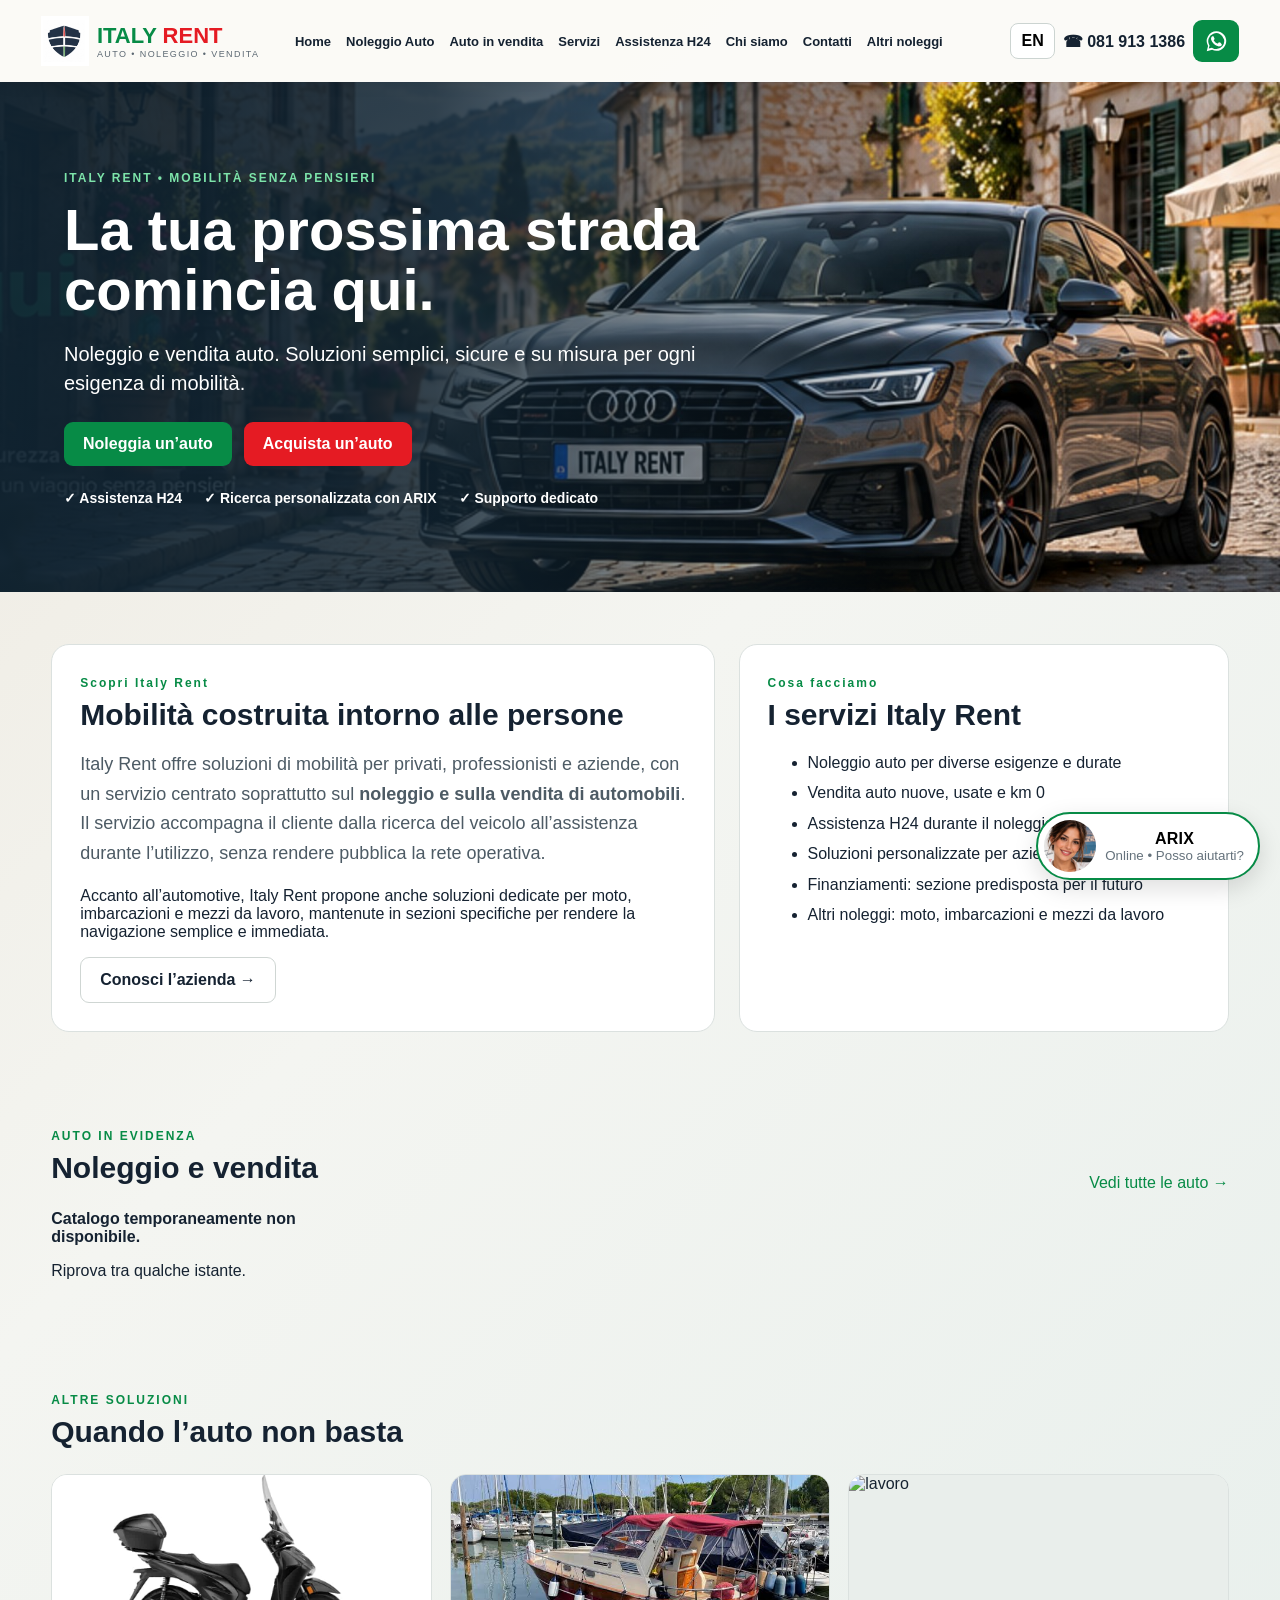
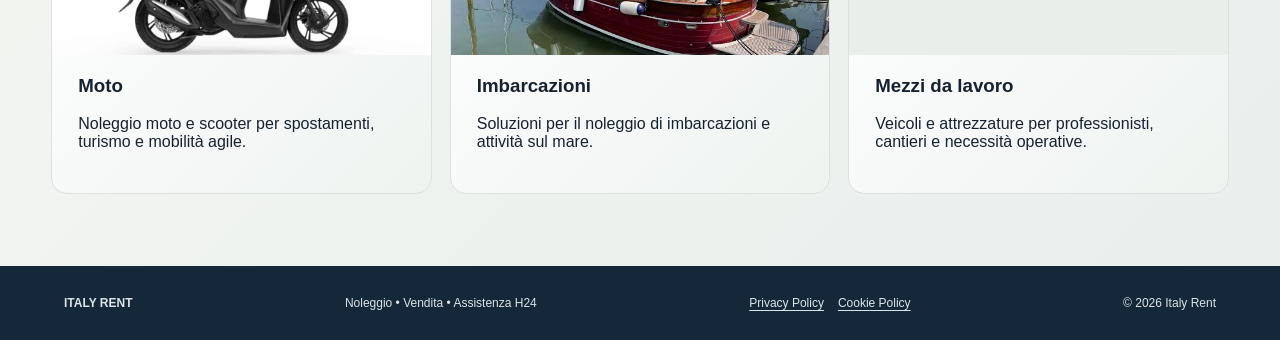
==== commit 2774f170: "Add files via upload" ====
--- a/index.html
+++ b/index.html
@@ -1,3 +1,3 @@
 <!DOCTYPE html>
 
-<html lang="it"><head><meta charset="utf-8"/><meta content="width=device-width,initial-scale=1" name="viewport"/><title>Italy Rent | Noleggio e vendita auto</title><link href="style.css" rel="stylesheet"/><meta content="Italy Rent offre noleggio e vendita auto per privati, professionisti e aziende, con assistenza H24 e supporto digitale ARIX." name="description"/><meta content="index,follow,max-image-preview:large" name="robots"/><meta content="Italy Rent | Noleggio e vendita auto" property="og:title"/><meta content="Italy Rent offre noleggio e vendita auto per privati, professionisti e aziende, con assistenza H24 e supporto digitale ARIX." property="og:description"/><meta content="website" property="og:type"/><meta content="https://www.italyrent.eu/" property="og:url"/><meta content="Italy Rent" property="og:site_name"/><meta content="summary_large_image" name="twitter:card"/><link href="https://www.italyrent.eu/" rel="canonical"/><link href="/assets/logo-symbol.png" rel="icon" type="image/png"/><script type="application/ld+json">{"@context": "https://schema.org", "@type": ["Organization", "AutoRental"], "name": "Italy Rent", "url": "https://www.italyrent.eu/", "logo": "https://www.italyrent.eu/assets/logo-symbol.png", "email": "italyrent2@gmail.com", "telephone": ["+39 081 913 1386", "+39 350 982 6072", "+39 335 682 7883"], "address": {"@type": "PostalAddress", "streetAddress": "Via Del Ronco, 19", "postalCode": "39100", "addressLocality": "Bolzano", "addressRegion": "BZ", "addressCountry": "IT"}}</script></head><body><header class="site-header"><a class="brand" href="index.html"><img src="assets/logo-symbol.png"/><span><strong><b class="green">ITALY</b> <b class="red">RENT</b></strong><small>AUTO • NOLEGGIO • VENDITA</small></span></a><button aria-expanded="false" aria-label="Apri menu" class="menu-toggle"><span></span><span></span><span></span></button><nav class="main-nav"><a data-i18n="Home" href="index.html">Home</a><a data-i18n="Noleggio Auto" href="noleggio.html">Noleggio Auto</a><a data-i18n="Auto in vendita" href="vendita.html">Auto in vendita</a><a data-i18n="Servizi" href="servizi.html">Servizi</a><a data-i18n="Assistenza H24" href="assistenza.html">Assistenza H24</a><a data-i18n="Chi siamo" href="chi-siamo.html">Chi siamo</a><a data-i18n="Contatti" href="contatti.html">Contatti</a><a data-i18n="Altri noleggi" href="altri-noleggi.html">Altri noleggi</a></nav><div class="head-actions"><button class="lang">IT</button><a class="phone" href="tel:+390819131386">☎ 081 913 1386</a><a aria-label="WhatsApp" class="wa wa-icon" href="https://wa.me/393509826072" target="_blank" title="WhatsApp"><svg aria-hidden="true" viewbox="0 0 32 32"><path d="M16 3a12.5 12.5 0 0 0-10.8 18.8L3.5 28.5l6.9-1.8A12.5 12.5 0 1 0 16 3Zm0 22.7c-1.9 0-3.8-.5-5.4-1.5l-.4-.2-4.1 1.1 1.1-4-.3-.4A10.2 10.2 0 1 1 16 25.7Zm5.6-7.6c-.3-.2-1.8-.9-2.1-1-.3-.1-.5-.2-.7.2-.2.3-.8 1-1 1.2-.2.2-.4.2-.7.1-1.9-.9-3.2-1.7-4.5-3.9-.3-.6.3-.6.9-1.9.1-.2 0-.5-.1-.7-.1-.2-.7-1.7-1-2.3-.3-.6-.5-.5-.7-.5h-.6c-.2 0-.6.1-.9.4-.3.3-1.2 1.2-1.2 2.9s1.2 3.4 1.4 3.6c.2.2 2.4 3.7 5.9 5.2 2.2 1 3.1 1 4.2.8.7-.1 1.8-.7 2-1.4.3-.7.3-1.3.2-1.4-.1-.2-.3-.3-.6-.4Z" fill="currentColor"></path></svg></a></div></header><main><section class="hero"><div class="hero-copy"><span class="eyebrow">ITALY RENT • MOBILITÀ SENZA PENSIERI</span><h1 data-i18n="La tua prossima strada comincia qui.">La tua prossima strada comincia qui.</h1><p data-i18n="Noleggio e vendita auto. Soluzioni semplici, sicure e su misura per ogni esigenza di mobilità.">Noleggio e vendita auto. Soluzioni semplici, sicure e su misura per ogni esigenza di mobilità.</p><div class="buttons"><a class="btn greenbtn" data-i18n="Noleggia un’auto" href="noleggio.html">Noleggia un’auto</a><a class="btn redbtn" data-i18n="Trova la tua auto" href="vendita.html">Trova la tua auto</a></div><div class="trust"><span>✓ Assistenza H24</span><span>✓ Ricerca personalizzata con ARIX</span><span>✓ Supporto dedicato</span></div></div></section><section class="section"><div class="about-grid"><div class="about-card"><span class="eyebrow" data-i18n="Scopri Italy Rent">Scopri Italy Rent</span><h2>Mobilità costruita intorno alle persone</h2><p class="lead">Italy Rent offre soluzioni di mobilità per privati, professionisti e aziende, con un servizio centrato soprattutto sul <b>noleggio e sulla vendita di automobili</b>. Il servizio accompagna il cliente dalla ricerca del veicolo all’assistenza durante l’utilizzo, senza rendere pubblica la rete operativa.</p><p>Accanto all’automotive, Italy Rent propone anche soluzioni dedicate per moto, imbarcazioni e mezzi da lavoro, mantenute in sezioni specifiche per rendere la navigazione semplice e immediata.</p><a class="btn outline" href="chi-siamo.html">Conosci l’azienda →</a></div><div class="about-card"><span class="eyebrow" data-i18n="Cosa facciamo">Cosa facciamo</span><h2>I servizi Italy Rent</h2><ul><li>Noleggio auto per diverse esigenze e durate</li><li>Vendita auto nuove, usate e km 0</li><li>Assistenza H24 durante il noleggio</li><li>Soluzioni personalizzate per aziende e professionisti</li><li>Finanziamenti: sezione predisposta per il futuro</li><li>Altri noleggi: moto, imbarcazioni e mezzi da lavoro</li></ul></div></div></section><section class="section"><div class="section-head"><div><span class="eyebrow">AUTO IN EVIDENZA</span><h2>Noleggio e vendita</h2></div><a class="green" href="noleggio.html">Vedi tutte le auto →</a></div><div class="cars"><div class="catalog-loading">Caricamento catalogo Italy Rent…</div></div></section><section class="section"><div class="section-head"><div><span class="eyebrow">ALTRE SOLUZIONI</span><h2>Quando l’auto non basta</h2></div></div><div class="other-grid"><a class="other" href="altri-noleggi.html#moto"><div class="other-photo"><img alt="moto" src="assets/other/scooter.jpg"/></div><h3>Moto</h3><p>Noleggio moto e scooter per spostamenti, turismo e mobilità agile.</p></a><a class="other" href="altri-noleggi.html#barche"><div class="other-photo"><img alt="barche" src="assets/other/gozzo.jpg"/></div><h3>Imbarcazioni</h3><p>Soluzioni per il noleggio di imbarcazioni e attività sul mare.</p></a><a class="other" href="altri-noleggi.html#lavoro"><div class="other-photo"><img alt="lavoro" src="https://commons.wikimedia.org/wiki/Special:Redirect/file/Mini%20excavator.jpg?width=1200"/></div><h3>Mezzi da lavoro</h3><p>Veicoli e attrezzature per professionisti, cantieri e necessità operative.</p></a></div></section></main><footer class="site-footer"><b>ITALY RENT</b><span>Noleggio • Vendita • Assistenza H24</span><span class="legal-links"><a href="privacy.html">Privacy Policy</a><a href="cookie.html">Cookie Policy</a></span><span>© 2026 Italy Rent</span></footer><aside aria-label="ARIX assistente digitale" class="arix-side-card"><button aria-label="Chiudi scheda ARIX" class="arix-card-close" type="button">×</button><img alt="ARIX, assistente digitale Italy Rent" src="assets/gioia-avatar.jpg"/><div class="arix-side-copy"><span>ASSISTENTE DIGITALE</span><b>Cerchi l’auto che fa per te?</b><strong>Chiedi ad ARIX</strong><p>Poche domande per trovare la soluzione più adatta.</p><button class="arix-start">Inizia la ricerca</button></div></aside><button class="gioia" id="arixBtn"><img class="avatar" src="assets/gioia-avatar.jpg"/><span><b>ARIX</b><small>Online • Posso aiutarti?</small></span></button><div class="chat" id="chat"><div class="chat-head"><img src="assets/gioia-avatar.jpg"/><div><b>ARIX</b><small style="display:block">Assistente virtuale Italy Rent</small></div><button id="closeChat">×</button></div><div class="messages" id="messages"><div class="bot">Ciao, sono <b>ARIX</b> 👋 Posso aiutarti a trovare il veicolo più adatto a te.</div></div><div class="arix-progress"><span></span></div><div class="chat-note">Le informazioni inserite servono esclusivamente a gestire la richiesta a Italy Rent.</div><form id="chatForm"><input id="chatInput" placeholder="Scrivi la tua domanda..."/><button>➤</button></form></div><script src="app.js?v=3.0"></script></body></html>+<html lang="it"><head><meta charset="utf-8"/><meta content="width=device-width,initial-scale=1" name="viewport"/><title>Italy Rent | Noleggio e vendita auto</title><link href="style.css" rel="stylesheet"/><meta content="Italy Rent offre noleggio e vendita auto per privati, professionisti e aziende, con assistenza H24 e supporto digitale ARIX." name="description"/><meta content="index,follow,max-image-preview:large" name="robots"/><meta content="Italy Rent | Noleggio e vendita auto" property="og:title"/><meta content="Italy Rent offre noleggio e vendita auto per privati, professionisti e aziende, con assistenza H24 e supporto digitale ARIX." property="og:description"/><meta content="website" property="og:type"/><meta content="https://www.italyrent.eu/" property="og:url"/><meta content="Italy Rent" property="og:site_name"/><meta content="summary_large_image" name="twitter:card"/><meta content="https://www.italyrent.eu/hero-clean.jpg?v=307" property="og:image"/><meta content="https://www.italyrent.eu/hero-clean.jpg?v=307" property="og:image:secure_url"/><meta content="1560" property="og:image:width"/><meta content="650" property="og:image:height"/><meta content="image/jpeg" property="og:image:type"/><meta content="Italy Rent — Noleggio e vendita auto" property="og:image:alt"/><meta content="Italy Rent | Noleggio e vendita auto" name="twitter:title"/><meta content="Noleggio e vendita auto, assistenza H24 e supporto digitale ARIX." name="twitter:description"/><meta content="https://www.italyrent.eu/hero-clean.jpg?v=307" name="twitter:image"/><link href="https://www.italyrent.eu/" rel="canonical"/><script type="application/ld+json">{"@context": "https://schema.org", "@type": ["Organization", "AutoRental"], "name": "Italy Rent", "url": "https://www.italyrent.eu/", "logo": "https://www.italyrent.eu/assets/logo-symbol.png", "email": "italyrent2@gmail.com", "telephone": ["+39 081 913 1386", "+39 350 982 6072", "+39 335 682 7883"], "address": {"@type": "PostalAddress", "streetAddress": "Via Del Ronco, 19", "postalCode": "39100", "addressLocality": "Bolzano", "addressRegion": "BZ", "addressCountry": "IT"}}</script><link rel="icon" href="/favicon.ico" sizes="any"><link rel="apple-touch-icon" href="/assets/apple-touch-icon.png"><link rel="manifest" href="/manifest.webmanifest"><meta name="theme-color" content="#ffffff"><meta name="apple-mobile-web-app-capable" content="yes"><meta name="apple-mobile-web-app-status-bar-style" content="default"></head><body><header class="site-header"><a class="brand" href="index.html"><img src="assets/logo-symbol.png"/><span><strong><b class="green">ITALY</b> <b class="red">RENT</b></strong><small>AUTO • NOLEGGIO • VENDITA</small></span></a><button aria-expanded="false" aria-label="Apri menu" class="menu-toggle"><span></span><span></span><span></span></button><nav class="main-nav"><a data-i18n="Home" href="index.html">Home</a><a data-i18n="Noleggio Auto" href="noleggio.html">Noleggio Auto</a><a data-i18n="Auto in vendita" href="vendita.html">Auto in vendita</a><a data-i18n="Servizi" href="servizi.html">Servizi</a><a data-i18n="Assistenza H24" href="assistenza.html">Assistenza H24</a><a data-i18n="Chi siamo" href="chi-siamo.html">Chi siamo</a><a data-i18n="Contatti" href="contatti.html">Contatti</a><a data-i18n="Altri noleggi" href="altri-noleggi.html">Altri noleggi</a></nav><div class="head-actions"><button class="lang">IT</button><a class="phone" href="tel:+390819131386">☎ 081 913 1386</a><a aria-label="WhatsApp" class="wa wa-icon" href="https://wa.me/393509826072" target="_blank" title="WhatsApp"><svg aria-hidden="true" viewbox="0 0 32 32"><path d="M16 3a12.5 12.5 0 0 0-10.8 18.8L3.5 28.5l6.9-1.8A12.5 12.5 0 1 0 16 3Zm0 22.7c-1.9 0-3.8-.5-5.4-1.5l-.4-.2-4.1 1.1 1.1-4-.3-.4A10.2 10.2 0 1 1 16 25.7Zm5.6-7.6c-.3-.2-1.8-.9-2.1-1-.3-.1-.5-.2-.7.2-.2.3-.8 1-1 1.2-.2.2-.4.2-.7.1-1.9-.9-3.2-1.7-4.5-3.9-.3-.6.3-.6.9-1.9.1-.2 0-.5-.1-.7-.1-.2-.7-1.7-1-2.3-.3-.6-.5-.5-.7-.5h-.6c-.2 0-.6.1-.9.4-.3.3-1.2 1.2-1.2 2.9s1.2 3.4 1.4 3.6c.2.2 2.4 3.7 5.9 5.2 2.2 1 3.1 1 4.2.8.7-.1 1.8-.7 2-1.4.3-.7.3-1.3.2-1.4-.1-.2-.3-.3-.6-.4Z" fill="currentColor"></path></svg></a></div></header><main><section class="hero"><div class="hero-copy"><span class="eyebrow">ITALY RENT • MOBILITÀ SENZA PENSIERI</span><h1 data-i18n="La tua prossima strada comincia qui.">La tua prossima strada comincia qui.</h1><p data-i18n="Noleggio e vendita auto. Soluzioni semplici, sicure e su misura per ogni esigenza di mobilità.">Noleggio e vendita auto. Soluzioni semplici, sicure e su misura per ogni esigenza di mobilità.</p><div class="buttons"><a class="btn greenbtn" data-i18n="Noleggia un’auto" href="noleggio.html">Noleggia un’auto</a><a class="btn redbtn" data-i18n="Acquista un’auto" href="vendita.html">Acquista un’auto</a></div><div class="trust"><span>✓ Assistenza H24</span><span>✓ Ricerca personalizzata con ARIX</span><span>✓ Supporto dedicato</span></div></div></section><section class="section"><div class="about-grid"><div class="about-card"><span class="eyebrow" data-i18n="Scopri Italy Rent">Scopri Italy Rent</span><h2>Mobilità costruita intorno alle persone</h2><p class="lead">Italy Rent offre soluzioni di mobilità per privati, professionisti e aziende, con un servizio centrato soprattutto sul <b>noleggio e sulla vendita di automobili</b>. Il servizio accompagna il cliente dalla ricerca del veicolo all’assistenza durante l’utilizzo, senza rendere pubblica la rete operativa.</p><p>Accanto all’automotive, Italy Rent propone anche soluzioni dedicate per moto, imbarcazioni e mezzi da lavoro, mantenute in sezioni specifiche per rendere la navigazione semplice e immediata.</p><a class="btn outline" href="chi-siamo.html">Conosci l’azienda →</a></div><div class="about-card"><span class="eyebrow" data-i18n="Cosa facciamo">Cosa facciamo</span><h2>I servizi Italy Rent</h2><ul><li>Noleggio auto per diverse esigenze e durate</li><li>Vendita auto nuove, usate e km 0</li><li>Assistenza H24 durante il noleggio</li><li>Soluzioni personalizzate per aziende e professionisti</li><li>Finanziamenti: sezione predisposta per il futuro</li><li>Altri noleggi: moto, imbarcazioni e mezzi da lavoro</li></ul></div></div></section><section class="section"><div class="section-head"><div><span class="eyebrow">AUTO IN EVIDENZA</span><h2>Noleggio e vendita</h2></div><a class="green" href="noleggio.html">Vedi tutte le auto →</a></div><div class="cars"><div class="catalog-loading">Caricamento catalogo Italy Rent…</div></div></section><section class="section"><div class="section-head"><div><span class="eyebrow">ALTRE SOLUZIONI</span><h2>Quando l’auto non basta</h2></div></div><div class="other-grid"><a class="other" href="altri-noleggi.html#moto"><div class="other-photo"><img alt="moto" src="assets/other/scooter.jpg"/></div><h3>Moto</h3><p>Noleggio moto e scooter per spostamenti, turismo e mobilità agile.</p></a><a class="other" href="altri-noleggi.html#barche"><div class="other-photo"><img alt="barche" src="assets/other/gozzo.jpg"/></div><h3>Imbarcazioni</h3><p>Soluzioni per il noleggio di imbarcazioni e attività sul mare.</p></a><a class="other" href="altri-noleggi.html#lavoro"><div class="other-photo"><img alt="lavoro" src="https://commons.wikimedia.org/wiki/Special:Redirect/file/Mini%20excavator.jpg?width=1200"/></div><h3>Mezzi da lavoro</h3><p>Veicoli e attrezzature per professionisti, cantieri e necessità operative.</p></a></div></section></main><footer class="site-footer"><b>ITALY RENT</b><span>Noleggio • Vendita • Assistenza H24</span><span class="legal-links"><a href="privacy.html">Privacy Policy</a><a href="cookie.html">Cookie Policy</a></span><span>© 2026 Italy Rent</span></footer><button class="gioia" id="arixBtn"><img class="avatar" src="assets/gioia-avatar.jpg"/><span><b>ARIX</b><small>Online • Posso aiutarti?</small></span></button><div class="chat" id="chat"><div class="chat-head"><img src="assets/gioia-avatar.jpg"/><div><b>ARIX</b><small style="display:block">Assistente virtuale Italy Rent</small></div><button id="closeChat">×</button></div><div class="messages" id="messages"><div class="bot">Ciao, sono <b>ARIX</b> 👋 Posso aiutarti a trovare il veicolo più adatto a te.</div></div><div class="arix-progress"><span></span></div><div class="chat-note">Le informazioni inserite servono esclusivamente a gestire la richiesta a Italy Rent.</div><form id="chatForm"><input id="chatInput" placeholder="Scrivi la tua domanda..."/><button>➤</button></form></div><script src="app.js?v=3.0.7"></script><script>if("serviceWorker" in navigator){window.addEventListener("load",()=>navigator.serviceWorker.register("/sw.js").catch(()=>{}));}</script></body></html>
--- a/style.css
+++ b/style.css
@@ -70,3 +70,72 @@
 .site-footer .legal-links{display:flex;gap:14px;flex-wrap:wrap}.site-footer a{color:inherit;text-decoration:underline;text-underline-offset:3px}.legal-page{max-width:900px}.legal-page h1{margin-bottom:18px}.legal-page h2{font-size:22px;margin:28px 0 8px}.legal-page p{line-height:1.75}.legal-notice,.admin-warning{background:#fff7dc;border:1px solid #ecd47c;border-radius:12px;padding:14px 16px;line-height:1.55;margin:16px 0 28px}.admin-body{background:#f3f6f4}.admin-head{display:flex;justify-content:space-between;align-items:center;padding:14px 4%;background:#fff;border-bottom:1px solid #dde4e0;position:sticky;top:0;z-index:10}.admin-wrap{width:min(1180px,94%);margin:28px auto}.admin-grid{display:grid;grid-template-columns:minmax(330px,.8fr) 1.2fr;gap:28px;align-items:start}.admin-form{background:#fff;border-radius:18px;padding:24px;box-shadow:0 10px 28px #132b1d12}.admin-form h1{font-size:28px;margin-top:0}.admin-form label{display:grid;gap:6px;font-weight:750;margin:12px 0}.admin-form input,.admin-form select,.admin-form textarea{width:100%;padding:11px;border:1px solid #cfd9d4;border-radius:9px;font:inherit;box-sizing:border-box}.admin-form small{font-weight:400;color:#6c7872}.admin-two{display:grid;grid-template-columns:1fr 1fr;gap:12px}.admin-form fieldset{border:1px solid #d7dfdb;border-radius:10px;margin:14px 0}.admin-form .checkline{display:flex;align-items:center;gap:8px;font-weight:600}.admin-form .checkline input{width:auto}.admin-preview{width:100%;height:210px;object-fit:contain;background:#f4f6f5;border-radius:12px}.admin-list{display:grid;gap:12px}.admin-car{background:#fff;border-radius:15px;padding:12px;display:grid;grid-template-columns:120px 1fr auto;gap:14px;align-items:center;box-shadow:0 8px 22px #132b1d0d}.admin-car img{width:120px;height:85px;object-fit:contain;background:#f3f5f4;border-radius:10px}.admin-car b,.admin-car span,.admin-car small{display:block;margin:3px 0}.admin-actions{display:grid;gap:7px}.admin-actions button{border:1px solid #cfd8d3;background:#fff;border-radius:8px;padding:8px;cursor:pointer}.admin-actions .danger{color:#a51e2c;border-color:#e5bdc2}@media(max-width:800px){.admin-grid{grid-template-columns:1fr}.admin-two{grid-template-columns:1fr}.admin-car{grid-template-columns:82px 1fr}.admin-car img{width:82px;height:70px}.admin-actions{grid-column:1/-1;grid-template-columns:1fr 1fr}.admin-head{gap:12px}.admin-head .brand small{display:none}}
 /* V2.8 — desktop team back-office */
 .admin-login{background:#14283a;color:#fff;border-radius:14px;padding:14px 18px;margin-bottom:22px;display:flex;align-items:end;gap:12px}.admin-login label{display:grid;gap:5px;font-weight:800;min-width:340px}.admin-login input{padding:10px;border-radius:8px;border:1px solid #61717d}.admin-login .ok{color:#72e0a0}.admin-login .bad{color:#ff9da3}.admin-body{min-width:1120px}.admin-wrap{width:min(1380px,96%)}.admin-grid{grid-template-columns:480px 1fr}.admin-form{position:sticky;top:92px}
+
+/* V3.0.3 — scheda veicolo dinamica D1 */
+.vehicle-page{max-width:1240px}
+.vehicle-loading,.vehicle-error{background:#fff;border:1px solid var(--line);border-radius:18px;padding:32px;margin-top:18px}
+.vehicle-title-row{display:flex;justify-content:space-between;align-items:flex-end;gap:18px;margin:6px 0 18px}
+.vehicle-title-row h1{margin:4px 0 8px}
+.vehicle-badges{display:flex;gap:8px;flex-wrap:wrap}
+.vehicle-badge,.vehicle-status{display:inline-block;border-radius:7px;padding:7px 10px;font-size:12px;font-weight:900}
+.vehicle-badge.rent{background:var(--g);color:#fff}.vehicle-badge.sale{background:var(--r);color:#fff}
+.vehicle-status{background:#edf2ef;color:#31443a;border:1px solid #d8e1dc}
+.vehicle-detail-grid{display:grid;grid-template-columns:1.2fr .8fr;gap:24px;align-items:stretch}
+.vehicle-photo-card,.vehicle-info-card,.vehicle-description{background:#fff;border:1px solid var(--line);border-radius:18px;box-shadow:0 8px 24px #15252f0d}
+.vehicle-photo-card{min-height:430px;padding:18px;display:flex;align-items:center;justify-content:center;overflow:hidden}
+.vehicle-photo-card img{width:100%;height:100%;max-height:520px;object-fit:contain;border-radius:12px}
+.vehicle-info-card{padding:26px;display:flex;flex-direction:column}
+.vehicle-price-box{padding-bottom:20px;border-bottom:1px solid var(--line)}
+.vehicle-price{font-size:34px;font-weight:950;color:var(--g);line-height:1.1;margin-top:4px}
+.vehicle-price.sale-price{color:var(--r)}
+.vehicle-price-box small{display:block;color:var(--muted);margin:4px 0 10px}
+.vehicle-spec-grid{display:grid;grid-template-columns:1fr 1fr;gap:12px;margin:22px 0}
+.vehicle-spec-grid div{background:#f5f7f5;border:1px solid #e1e6e3;border-radius:11px;padding:13px}
+.vehicle-spec-grid span{display:block;color:var(--muted);font-size:11px;text-transform:uppercase;letter-spacing:.5px;margin-bottom:4px}
+.vehicle-spec-grid b{font-size:15px}
+.vehicle-actions{display:flex;gap:10px;flex-wrap:wrap;margin-top:auto}
+.vehicle-description{padding:26px;margin-top:24px}
+.vehicle-description h2{margin-top:0}.vehicle-description p{font-size:17px;line-height:1.7;color:#46545e;white-space:pre-line}
+@media(max-width:850px){.vehicle-detail-grid{grid-template-columns:1fr}.vehicle-photo-card{min-height:280px}.vehicle-spec-grid{grid-template-columns:1fr 1fr}}
+@media(max-width:520px){.vehicle-spec-grid{grid-template-columns:1fr}.vehicle-price{font-size:28px}.vehicle-actions{flex-direction:column}.vehicle-actions .btn{text-align:center}}
+
+
+/* V3.0.6 — ARIX mobile readability */
+@media(max-width:760px){
+  .arix-side-card{
+    right:12px;
+    bottom:108px;
+    width:min(300px,calc(100vw - 24px));
+    box-sizing:border-box;
+    padding:14px 38px 14px 14px;
+    border-radius:18px;
+    text-align:left;
+    display:grid;
+    grid-template-columns:62px minmax(0,1fr);
+    gap:12px;
+    align-items:center;
+  }
+  .arix-side-card>img{
+    width:62px;
+    height:62px;
+    margin:0;
+    grid-row:1;
+  }
+  .arix-side-copy span{display:block;font-size:9px;margin-bottom:3px}
+  .arix-side-copy b{font-size:16px;line-height:1.15;margin:0 0 2px}
+  .arix-side-copy strong{font-size:18px;line-height:1.15;margin:0 0 8px}
+  .arix-side-copy p{display:none}
+  .arix-side-card .arix-start{font-size:14px;padding:10px 9px}
+  .arix-card-close{top:7px;right:7px;width:26px;height:26px}
+  .gioia{
+    right:12px;
+    bottom:18px;
+    max-width:calc(100vw - 24px);
+    box-sizing:border-box;
+    padding:6px 14px 6px 6px;
+  }
+  .gioia .avatar{width:48px;height:48px;flex:0 0 48px}
+  .gioia span{min-width:0}
+  .gioia span b{font-size:16px}
+  .gioia small{font-size:12px;white-space:normal;line-height:1.2}
+}
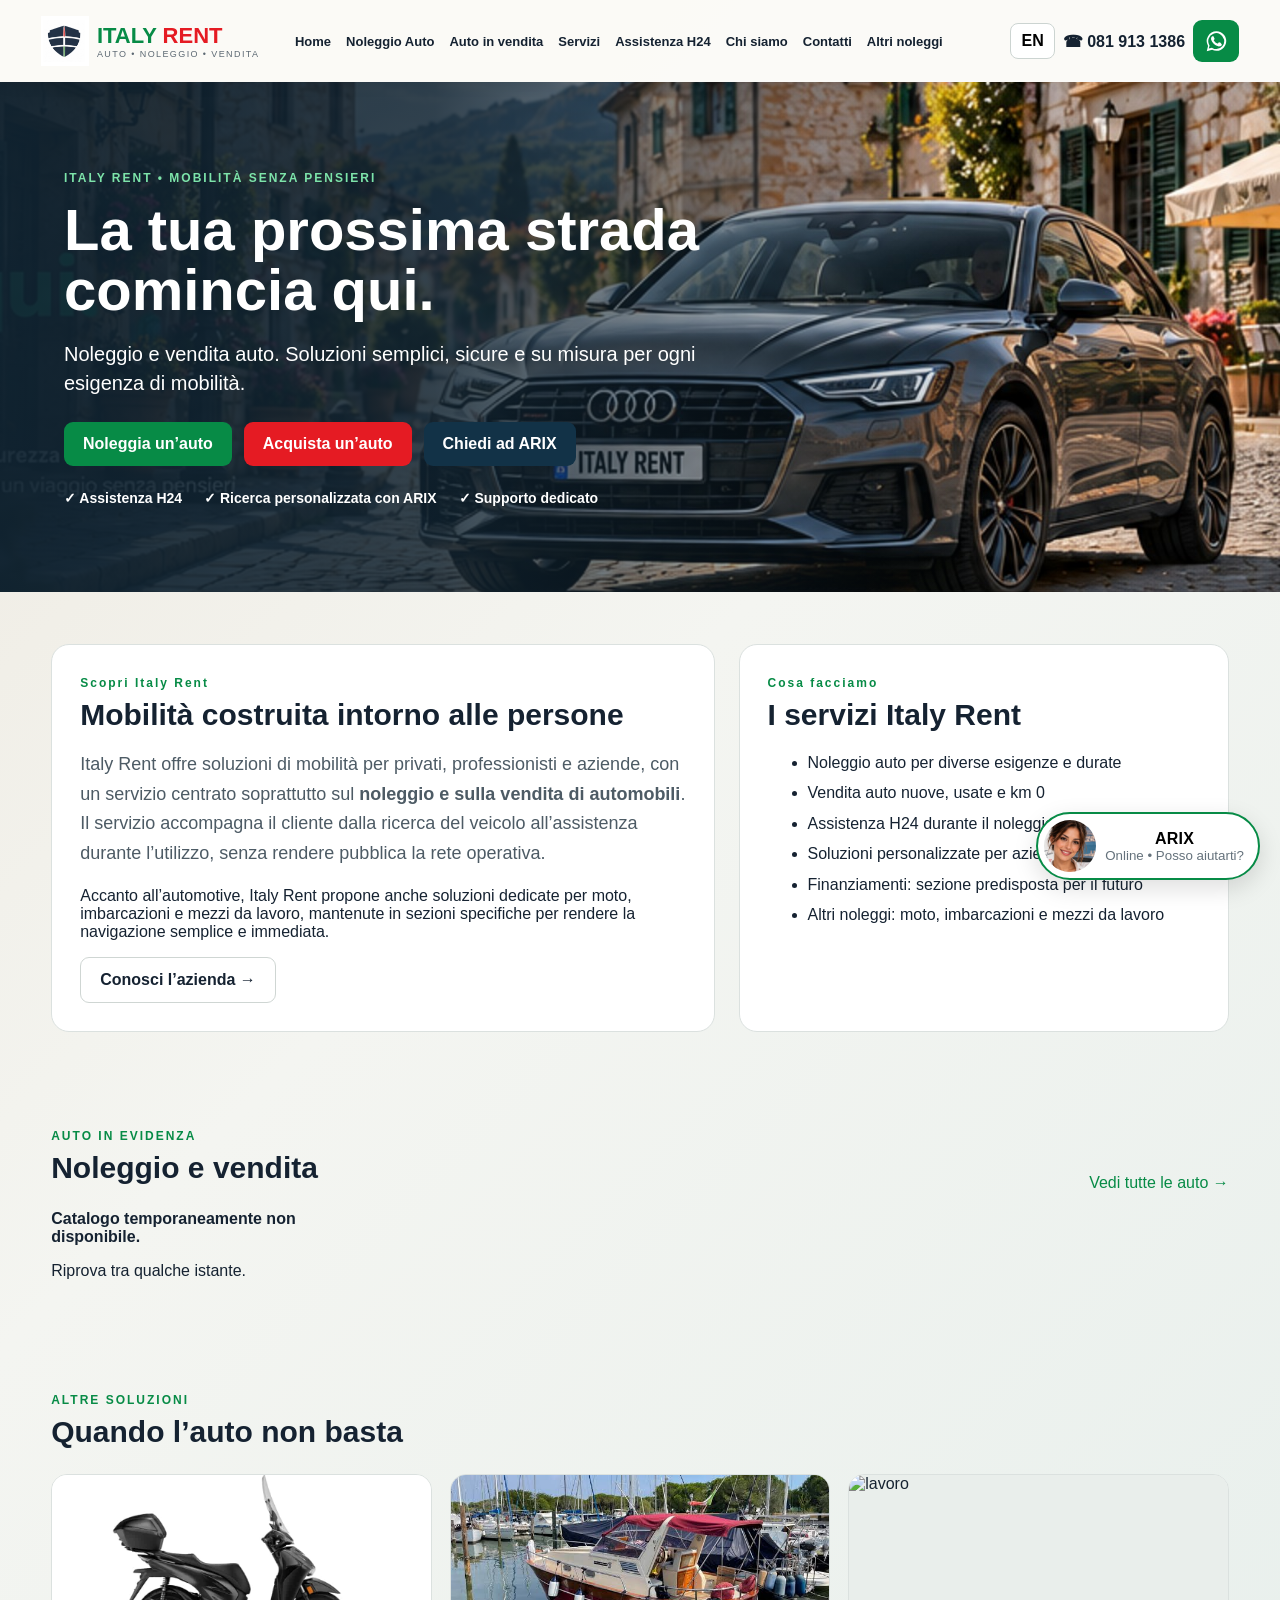
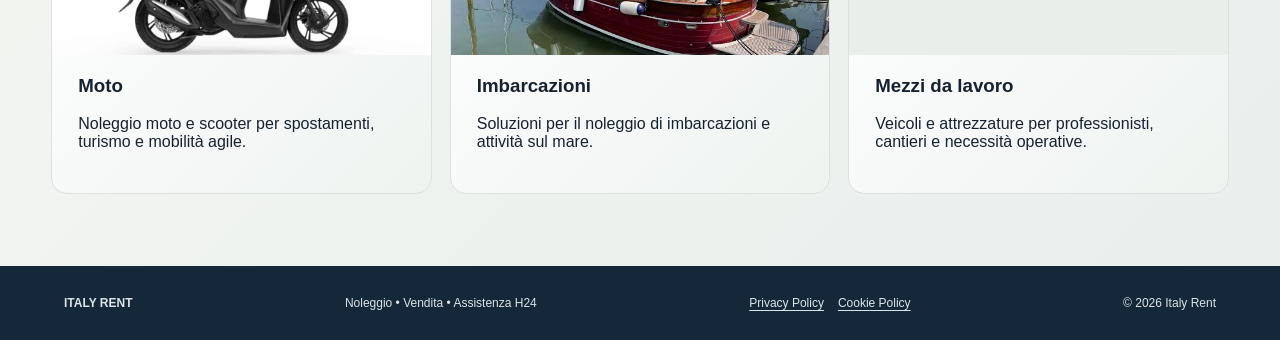
==== commit fb973028: "Add files via upload" ====
--- a/index.html
+++ b/index.html
@@ -1,3 +1,6 @@
 <!DOCTYPE html>
 
-<html lang="it"><head><meta charset="utf-8"/><meta content="width=device-width,initial-scale=1" name="viewport"/><title>Italy Rent | Noleggio e vendita auto</title><link href="style.css" rel="stylesheet"/><meta content="Italy Rent offre noleggio e vendita auto per privati, professionisti e aziende, con assistenza H24 e supporto digitale ARIX." name="description"/><meta content="index,follow,max-image-preview:large" name="robots"/><meta content="Italy Rent | Noleggio e vendita auto" property="og:title"/><meta content="Italy Rent offre noleggio e vendita auto per privati, professionisti e aziende, con assistenza H24 e supporto digitale ARIX." property="og:description"/><meta content="website" property="og:type"/><meta content="https://www.italyrent.eu/" property="og:url"/><meta content="Italy Rent" property="og:site_name"/><meta content="summary_large_image" name="twitter:card"/><meta content="https://www.italyrent.eu/hero-clean.jpg?v=307" property="og:image"/><meta content="https://www.italyrent.eu/hero-clean.jpg?v=307" property="og:image:secure_url"/><meta content="1560" property="og:image:width"/><meta content="650" property="og:image:height"/><meta content="image/jpeg" property="og:image:type"/><meta content="Italy Rent — Noleggio e vendita auto" property="og:image:alt"/><meta content="Italy Rent | Noleggio e vendita auto" name="twitter:title"/><meta content="Noleggio e vendita auto, assistenza H24 e supporto digitale ARIX." name="twitter:description"/><meta content="https://www.italyrent.eu/hero-clean.jpg?v=307" name="twitter:image"/><link href="https://www.italyrent.eu/" rel="canonical"/><script type="application/ld+json">{"@context": "https://schema.org", "@type": ["Organization", "AutoRental"], "name": "Italy Rent", "url": "https://www.italyrent.eu/", "logo": "https://www.italyrent.eu/assets/logo-symbol.png", "email": "italyrent2@gmail.com", "telephone": ["+39 081 913 1386", "+39 350 982 6072", "+39 335 682 7883"], "address": {"@type": "PostalAddress", "streetAddress": "Via Del Ronco, 19", "postalCode": "39100", "addressLocality": "Bolzano", "addressRegion": "BZ", "addressCountry": "IT"}}</script><link rel="icon" href="/favicon.ico" sizes="any"><link rel="apple-touch-icon" href="/assets/apple-touch-icon.png"><link rel="manifest" href="/manifest.webmanifest"><meta name="theme-color" content="#ffffff"><meta name="apple-mobile-web-app-capable" content="yes"><meta name="apple-mobile-web-app-status-bar-style" content="default"></head><body><header class="site-header"><a class="brand" href="index.html"><img src="assets/logo-symbol.png"/><span><strong><b class="green">ITALY</b> <b class="red">RENT</b></strong><small>AUTO • NOLEGGIO • VENDITA</small></span></a><button aria-expanded="false" aria-label="Apri menu" class="menu-toggle"><span></span><span></span><span></span></button><nav class="main-nav"><a data-i18n="Home" href="index.html">Home</a><a data-i18n="Noleggio Auto" href="noleggio.html">Noleggio Auto</a><a data-i18n="Auto in vendita" href="vendita.html">Auto in vendita</a><a data-i18n="Servizi" href="servizi.html">Servizi</a><a data-i18n="Assistenza H24" href="assistenza.html">Assistenza H24</a><a data-i18n="Chi siamo" href="chi-siamo.html">Chi siamo</a><a data-i18n="Contatti" href="contatti.html">Contatti</a><a data-i18n="Altri noleggi" href="altri-noleggi.html">Altri noleggi</a></nav><div class="head-actions"><button class="lang">IT</button><a class="phone" href="tel:+390819131386">☎ 081 913 1386</a><a aria-label="WhatsApp" class="wa wa-icon" href="https://wa.me/393509826072" target="_blank" title="WhatsApp"><svg aria-hidden="true" viewbox="0 0 32 32"><path d="M16 3a12.5 12.5 0 0 0-10.8 18.8L3.5 28.5l6.9-1.8A12.5 12.5 0 1 0 16 3Zm0 22.7c-1.9 0-3.8-.5-5.4-1.5l-.4-.2-4.1 1.1 1.1-4-.3-.4A10.2 10.2 0 1 1 16 25.7Zm5.6-7.6c-.3-.2-1.8-.9-2.1-1-.3-.1-.5-.2-.7.2-.2.3-.8 1-1 1.2-.2.2-.4.2-.7.1-1.9-.9-3.2-1.7-4.5-3.9-.3-.6.3-.6.9-1.9.1-.2 0-.5-.1-.7-.1-.2-.7-1.7-1-2.3-.3-.6-.5-.5-.7-.5h-.6c-.2 0-.6.1-.9.4-.3.3-1.2 1.2-1.2 2.9s1.2 3.4 1.4 3.6c.2.2 2.4 3.7 5.9 5.2 2.2 1 3.1 1 4.2.8.7-.1 1.8-.7 2-1.4.3-.7.3-1.3.2-1.4-.1-.2-.3-.3-.6-.4Z" fill="currentColor"></path></svg></a></div></header><main><section class="hero"><div class="hero-copy"><span class="eyebrow">ITALY RENT • MOBILITÀ SENZA PENSIERI</span><h1 data-i18n="La tua prossima strada comincia qui.">La tua prossima strada comincia qui.</h1><p data-i18n="Noleggio e vendita auto. Soluzioni semplici, sicure e su misura per ogni esigenza di mobilità.">Noleggio e vendita auto. Soluzioni semplici, sicure e su misura per ogni esigenza di mobilità.</p><div class="buttons"><a class="btn greenbtn" data-i18n="Noleggia un’auto" href="noleggio.html">Noleggia un’auto</a><a class="btn redbtn" data-i18n="Acquista un’auto" href="vendita.html">Acquista un’auto</a></div><div class="trust"><span>✓ Assistenza H24</span><span>✓ Ricerca personalizzata con ARIX</span><span>✓ Supporto dedicato</span></div></div></section><section class="section"><div class="about-grid"><div class="about-card"><span class="eyebrow" data-i18n="Scopri Italy Rent">Scopri Italy Rent</span><h2>Mobilità costruita intorno alle persone</h2><p class="lead">Italy Rent offre soluzioni di mobilità per privati, professionisti e aziende, con un servizio centrato soprattutto sul <b>noleggio e sulla vendita di automobili</b>. Il servizio accompagna il cliente dalla ricerca del veicolo all’assistenza durante l’utilizzo, senza rendere pubblica la rete operativa.</p><p>Accanto all’automotive, Italy Rent propone anche soluzioni dedicate per moto, imbarcazioni e mezzi da lavoro, mantenute in sezioni specifiche per rendere la navigazione semplice e immediata.</p><a class="btn outline" href="chi-siamo.html">Conosci l’azienda →</a></div><div class="about-card"><span class="eyebrow" data-i18n="Cosa facciamo">Cosa facciamo</span><h2>I servizi Italy Rent</h2><ul><li>Noleggio auto per diverse esigenze e durate</li><li>Vendita auto nuove, usate e km 0</li><li>Assistenza H24 durante il noleggio</li><li>Soluzioni personalizzate per aziende e professionisti</li><li>Finanziamenti: sezione predisposta per il futuro</li><li>Altri noleggi: moto, imbarcazioni e mezzi da lavoro</li></ul></div></div></section><section class="section"><div class="section-head"><div><span class="eyebrow">AUTO IN EVIDENZA</span><h2>Noleggio e vendita</h2></div><a class="green" href="noleggio.html">Vedi tutte le auto →</a></div><div class="cars"><div class="catalog-loading">Caricamento catalogo Italy Rent…</div></div></section><section class="section"><div class="section-head"><div><span class="eyebrow">ALTRE SOLUZIONI</span><h2>Quando l’auto non basta</h2></div></div><div class="other-grid"><a class="other" href="altri-noleggi.html#moto"><div class="other-photo"><img alt="moto" src="assets/other/scooter.jpg"/></div><h3>Moto</h3><p>Noleggio moto e scooter per spostamenti, turismo e mobilità agile.</p></a><a class="other" href="altri-noleggi.html#barche"><div class="other-photo"><img alt="barche" src="assets/other/gozzo.jpg"/></div><h3>Imbarcazioni</h3><p>Soluzioni per il noleggio di imbarcazioni e attività sul mare.</p></a><a class="other" href="altri-noleggi.html#lavoro"><div class="other-photo"><img alt="lavoro" src="https://commons.wikimedia.org/wiki/Special:Redirect/file/Mini%20excavator.jpg?width=1200"/></div><h3>Mezzi da lavoro</h3><p>Veicoli e attrezzature per professionisti, cantieri e necessità operative.</p></a></div></section></main><footer class="site-footer"><b>ITALY RENT</b><span>Noleggio • Vendita • Assistenza H24</span><span class="legal-links"><a href="privacy.html">Privacy Policy</a><a href="cookie.html">Cookie Policy</a></span><span>© 2026 Italy Rent</span></footer><button class="gioia" id="arixBtn"><img class="avatar" src="assets/gioia-avatar.jpg"/><span><b>ARIX</b><small>Online • Posso aiutarti?</small></span></button><div class="chat" id="chat"><div class="chat-head"><img src="assets/gioia-avatar.jpg"/><div><b>ARIX</b><small style="display:block">Assistente virtuale Italy Rent</small></div><button id="closeChat">×</button></div><div class="messages" id="messages"><div class="bot">Ciao, sono <b>ARIX</b> 👋 Posso aiutarti a trovare il veicolo più adatto a te.</div></div><div class="arix-progress"><span></span></div><div class="chat-note">Le informazioni inserite servono esclusivamente a gestire la richiesta a Italy Rent.</div><form id="chatForm"><input id="chatInput" placeholder="Scrivi la tua domanda..."/><button>➤</button></form></div><script src="app.js?v=3.0.7"></script><script>if("serviceWorker" in navigator){window.addEventListener("load",()=>navigator.serviceWorker.register("/sw.js").catch(()=>{}));}</script></body></html>+<html lang="it"><head><meta charset="utf-8"/><meta content="width=device-width,initial-scale=1" name="viewport"/><title>Italy Rent | Noleggio e vendita auto</title><link href="style.css" rel="stylesheet"/><meta content="Italy Rent offre noleggio e vendita auto per privati, professionisti e aziende, con assistenza H24 e supporto digitale ARIX." name="description"/><meta content="index,follow,max-image-preview:large" name="robots"/><meta content="Italy Rent | Noleggio e vendita auto" property="og:title"/><meta content="Italy Rent offre noleggio e vendita auto per privati, professionisti e aziende, con assistenza H24 e supporto digitale ARIX." property="og:description"/><meta content="website" property="og:type"/><meta content="https://www.italyrent.eu/" property="og:url"/><meta content="Italy Rent" property="og:site_name"/><meta content="summary_large_image" name="twitter:card"/><meta content="https://www.italyrent.eu/assets/logo-symbol.png?v=309" property="og:image"/><meta content="https://www.italyrent.eu/assets/logo-symbol.png?v=309" property="og:image:secure_url"/><meta content="image/jpeg" property="og:image:type"/><meta content="Italy Rent — Noleggio e vendita auto" property="og:image:alt"/><meta content="Italy Rent | Noleggio e vendita auto" name="twitter:title"/><meta content="Noleggio e vendita auto, assistenza H24 e supporto digitale ARIX." name="twitter:description"/><meta content="https://www.italyrent.eu/assets/logo-symbol.png?v=309" name="twitter:image"/><link href="https://www.italyrent.eu/" rel="canonical"/><script type="application/ld+json">{"@context": "https://schema.org", "@type": ["Organization", "AutoRental"], "name": "Italy Rent", "url": "https://www.italyrent.eu/", "logo": "https://www.italyrent.eu/assets/logo-symbol.png", "email": "italyrent2@gmail.com", "telephone": ["+39 081 913 1386", "+39 350 982 6072", "+39 335 682 7883"], "address": {"@type": "PostalAddress", "streetAddress": "Via Del Ronco, 19", "postalCode": "39100", "addressLocality": "Bolzano", "addressRegion": "BZ", "addressCountry": "IT"}}</script><link rel="icon" href="/favicon.ico" sizes="any"><link rel="apple-touch-icon" href="/assets/apple-touch-icon.png"><link rel="manifest" href="/manifest.webmanifest"><meta name="theme-color" content="#ffffff"><meta name="apple-mobile-web-app-capable" content="yes"><meta name="apple-mobile-web-app-status-bar-style" content="default"><style>/* V3.0.8 — CTA ARIX hero */
+.arix-hero-btn{background:#123247;color:#fff;border-color:#123247}
+.arix-hero-btn:hover{background:#0d293b;border-color:#0d293b}
+</style></head><body><header class="site-header"><a class="brand" href="index.html"><img src="assets/logo-symbol.png"/><span><strong><b class="green">ITALY</b> <b class="red">RENT</b></strong><small>AUTO • NOLEGGIO • VENDITA</small></span></a><button aria-expanded="false" aria-label="Apri menu" class="menu-toggle"><span></span><span></span><span></span></button><nav class="main-nav"><a data-i18n="Home" href="index.html">Home</a><a data-i18n="Noleggio Auto" href="noleggio.html">Noleggio Auto</a><a data-i18n="Auto in vendita" href="vendita.html">Auto in vendita</a><a data-i18n="Servizi" href="servizi.html">Servizi</a><a data-i18n="Assistenza H24" href="assistenza.html">Assistenza H24</a><a data-i18n="Chi siamo" href="chi-siamo.html">Chi siamo</a><a data-i18n="Contatti" href="contatti.html">Contatti</a><a data-i18n="Altri noleggi" href="altri-noleggi.html">Altri noleggi</a></nav><div class="head-actions"><button class="lang">IT</button><a class="phone" href="tel:+390819131386">☎ 081 913 1386</a><a aria-label="WhatsApp" class="wa wa-icon" href="https://wa.me/393509826072" target="_blank" title="WhatsApp"><svg aria-hidden="true" viewbox="0 0 32 32"><path d="M16 3a12.5 12.5 0 0 0-10.8 18.8L3.5 28.5l6.9-1.8A12.5 12.5 0 1 0 16 3Zm0 22.7c-1.9 0-3.8-.5-5.4-1.5l-.4-.2-4.1 1.1 1.1-4-.3-.4A10.2 10.2 0 1 1 16 25.7Zm5.6-7.6c-.3-.2-1.8-.9-2.1-1-.3-.1-.5-.2-.7.2-.2.3-.8 1-1 1.2-.2.2-.4.2-.7.1-1.9-.9-3.2-1.7-4.5-3.9-.3-.6.3-.6.9-1.9.1-.2 0-.5-.1-.7-.1-.2-.7-1.7-1-2.3-.3-.6-.5-.5-.7-.5h-.6c-.2 0-.6.1-.9.4-.3.3-1.2 1.2-1.2 2.9s1.2 3.4 1.4 3.6c.2.2 2.4 3.7 5.9 5.2 2.2 1 3.1 1 4.2.8.7-.1 1.8-.7 2-1.4.3-.7.3-1.3.2-1.4-.1-.2-.3-.3-.6-.4Z" fill="currentColor"></path></svg></a></div></header><main><section class="hero"><div class="hero-copy"><span class="eyebrow">ITALY RENT • MOBILITÀ SENZA PENSIERI</span><h1 data-i18n="La tua prossima strada comincia qui.">La tua prossima strada comincia qui.</h1><p data-i18n="Noleggio e vendita auto. Soluzioni semplici, sicure e su misura per ogni esigenza di mobilità.">Noleggio e vendita auto. Soluzioni semplici, sicure e su misura per ogni esigenza di mobilità.</p><div class="buttons"><a class="btn greenbtn" data-i18n="Noleggia un’auto" href="noleggio.html">Noleggia un’auto</a><a class="btn redbtn" data-i18n="Acquista un’auto" href="vendita.html">Acquista un’auto</a><a class="btn arix-hero-btn arix-start" href="#" data-i18n="Chiedi ad ARIX">Chiedi ad ARIX</a></div><div class="trust"><span>✓ Assistenza H24</span><span>✓ Ricerca personalizzata con ARIX</span><span>✓ Supporto dedicato</span></div></div></section><section class="section"><div class="about-grid"><div class="about-card"><span class="eyebrow" data-i18n="Scopri Italy Rent">Scopri Italy Rent</span><h2>Mobilità costruita intorno alle persone</h2><p class="lead">Italy Rent offre soluzioni di mobilità per privati, professionisti e aziende, con un servizio centrato soprattutto sul <b>noleggio e sulla vendita di automobili</b>. Il servizio accompagna il cliente dalla ricerca del veicolo all’assistenza durante l’utilizzo, senza rendere pubblica la rete operativa.</p><p>Accanto all’automotive, Italy Rent propone anche soluzioni dedicate per moto, imbarcazioni e mezzi da lavoro, mantenute in sezioni specifiche per rendere la navigazione semplice e immediata.</p><a class="btn outline" href="chi-siamo.html">Conosci l’azienda →</a></div><div class="about-card"><span class="eyebrow" data-i18n="Cosa facciamo">Cosa facciamo</span><h2>I servizi Italy Rent</h2><ul><li>Noleggio auto per diverse esigenze e durate</li><li>Vendita auto nuove, usate e km 0</li><li>Assistenza H24 durante il noleggio</li><li>Soluzioni personalizzate per aziende e professionisti</li><li>Finanziamenti: sezione predisposta per il futuro</li><li>Altri noleggi: moto, imbarcazioni e mezzi da lavoro</li></ul></div></div></section><section class="section"><div class="section-head"><div><span class="eyebrow">AUTO IN EVIDENZA</span><h2>Noleggio e vendita</h2></div><a class="green" href="noleggio.html">Vedi tutte le auto →</a></div><div class="cars"><div class="catalog-loading">Caricamento catalogo Italy Rent…</div></div></section><section class="section"><div class="section-head"><div><span class="eyebrow">ALTRE SOLUZIONI</span><h2>Quando l’auto non basta</h2></div></div><div class="other-grid"><a class="other" href="altri-noleggi.html#moto"><div class="other-photo"><img alt="moto" src="assets/other/scooter.jpg"/></div><h3>Moto</h3><p>Noleggio moto e scooter per spostamenti, turismo e mobilità agile.</p></a><a class="other" href="altri-noleggi.html#barche"><div class="other-photo"><img alt="barche" src="assets/other/gozzo.jpg"/></div><h3>Imbarcazioni</h3><p>Soluzioni per il noleggio di imbarcazioni e attività sul mare.</p></a><a class="other" href="altri-noleggi.html#lavoro"><div class="other-photo"><img alt="lavoro" src="https://commons.wikimedia.org/wiki/Special:Redirect/file/Mini%20excavator.jpg?width=1200"/></div><h3>Mezzi da lavoro</h3><p>Veicoli e attrezzature per professionisti, cantieri e necessità operative.</p></a></div></section></main><footer class="site-footer"><b>ITALY RENT</b><span>Noleggio • Vendita • Assistenza H24</span><span class="legal-links"><a href="privacy.html">Privacy Policy</a><a href="cookie.html">Cookie Policy</a></span><span>© 2026 Italy Rent</span></footer><button class="gioia" id="arixBtn"><img class="avatar" src="assets/gioia-avatar.jpg"/><span><b>ARIX</b><small>Online • Posso aiutarti?</small></span></button><div class="chat" id="chat"><div class="chat-head"><img src="assets/gioia-avatar.jpg"/><div><b>ARIX</b><small style="display:block">Assistente virtuale Italy Rent</small></div><button id="closeChat">×</button></div><div class="messages" id="messages"><div class="bot">Ciao, sono <b>ARIX</b> 👋 Posso aiutarti a trovare il veicolo più adatto a te.</div></div><div class="arix-progress"><span></span></div><div class="chat-note">Le informazioni inserite servono esclusivamente a gestire la richiesta a Italy Rent.</div><form id="chatForm"><input id="chatInput" placeholder="Scrivi la tua domanda..."/><button>➤</button></form></div><script src="app.js?v=3.0.8"></script><script>if("serviceWorker" in navigator){window.addEventListener("load",()=>navigator.serviceWorker.register("/sw.js").catch(()=>{}));}</script></body></html>
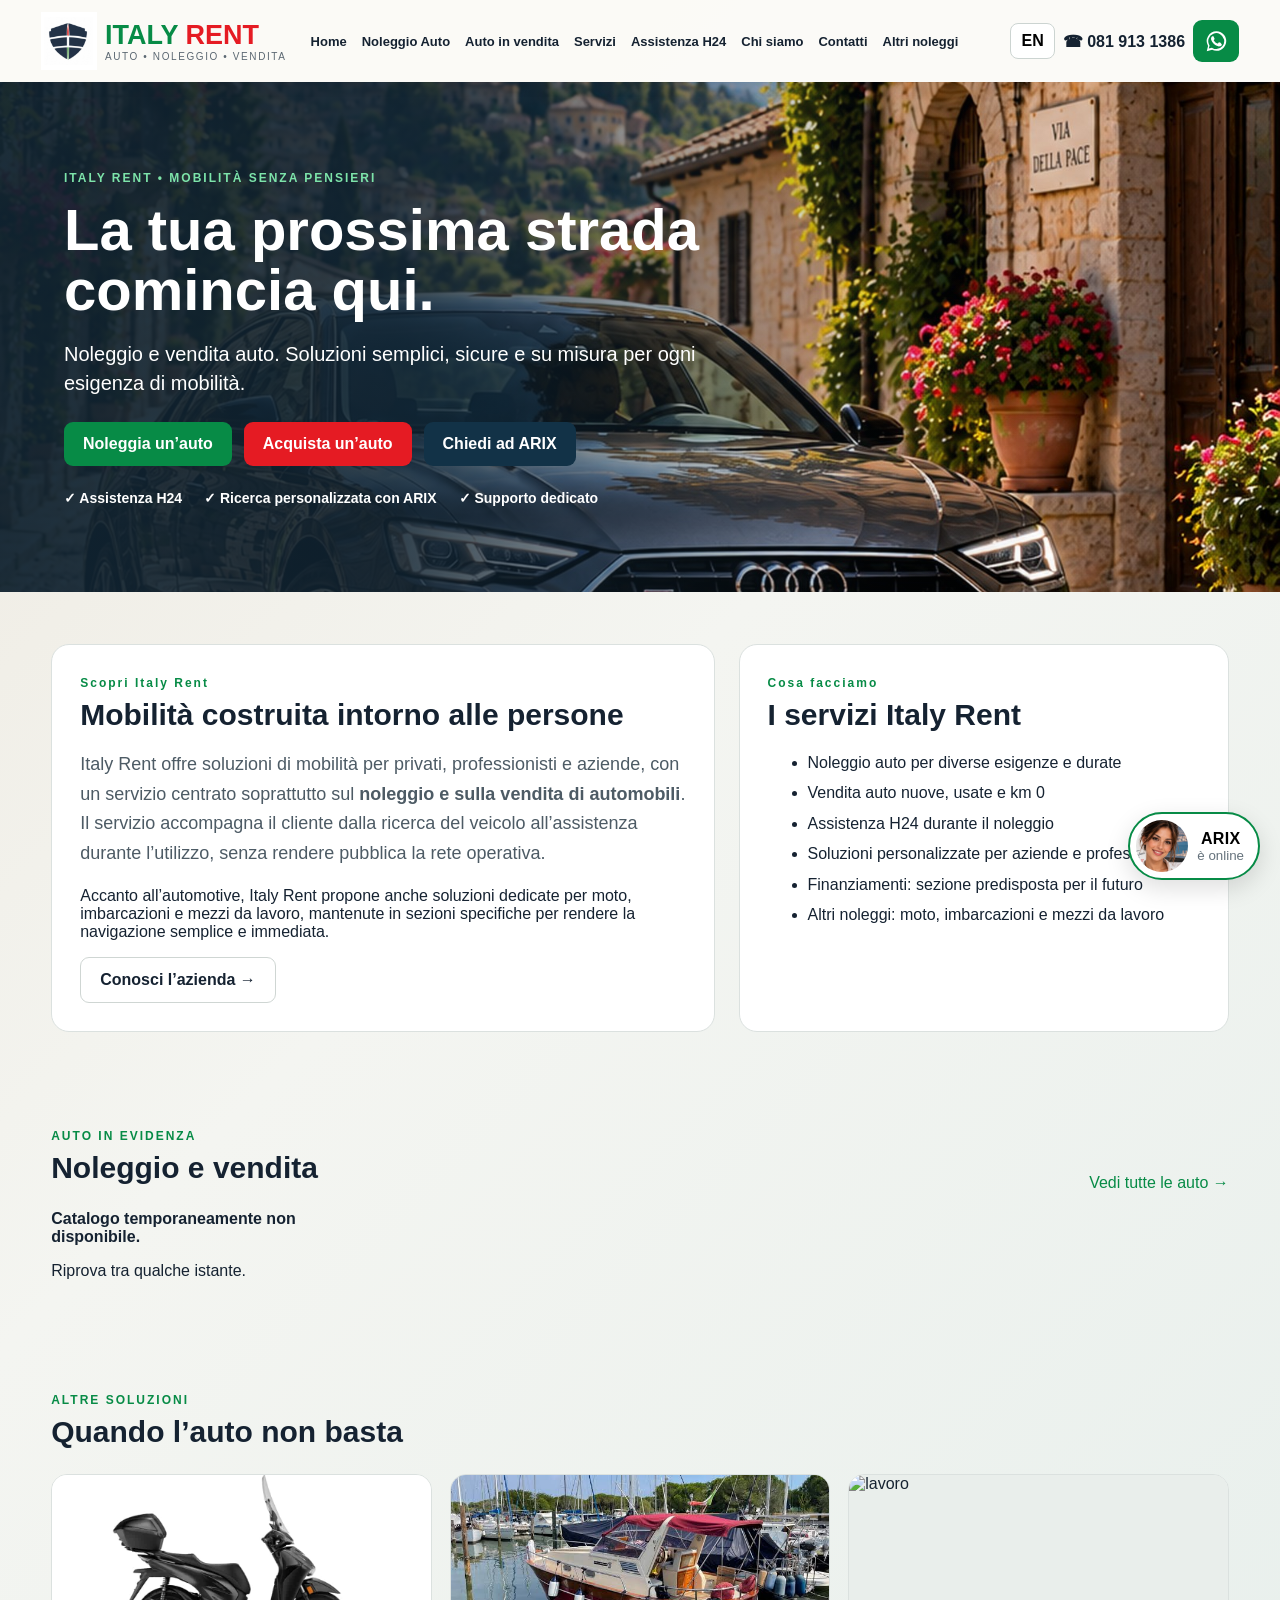
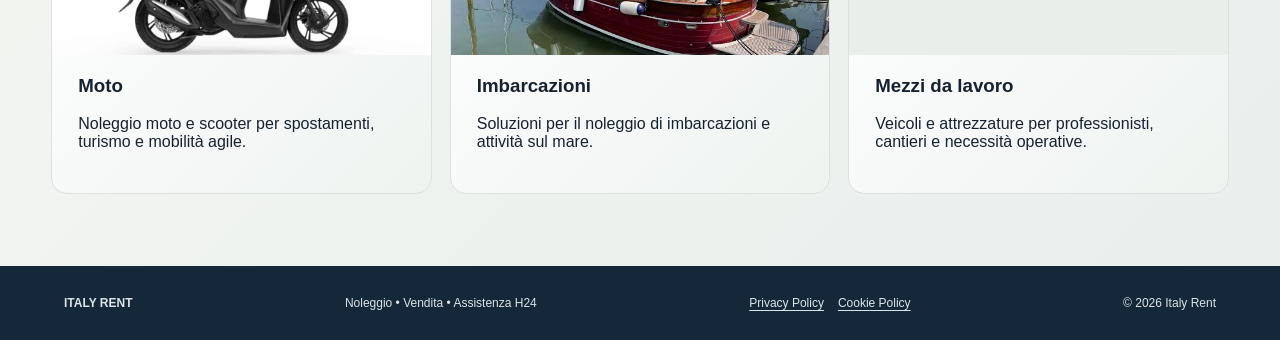
==== commit a4d7674b: "Add files via upload" ====
--- a/index.html
+++ b/index.html
@@ -1,6 +1,6 @@
 <!DOCTYPE html>
 
-<html lang="it"><head><meta charset="utf-8"/><meta content="width=device-width,initial-scale=1" name="viewport"/><title>Italy Rent | Noleggio e vendita auto</title><link href="style.css" rel="stylesheet"/><meta content="Italy Rent offre noleggio e vendita auto per privati, professionisti e aziende, con assistenza H24 e supporto digitale ARIX." name="description"/><meta content="index,follow,max-image-preview:large" name="robots"/><meta content="Italy Rent | Noleggio e vendita auto" property="og:title"/><meta content="Italy Rent offre noleggio e vendita auto per privati, professionisti e aziende, con assistenza H24 e supporto digitale ARIX." property="og:description"/><meta content="website" property="og:type"/><meta content="https://www.italyrent.eu/" property="og:url"/><meta content="Italy Rent" property="og:site_name"/><meta content="summary_large_image" name="twitter:card"/><meta content="https://www.italyrent.eu/assets/logo-symbol.png?v=309" property="og:image"/><meta content="https://www.italyrent.eu/assets/logo-symbol.png?v=309" property="og:image:secure_url"/><meta content="image/jpeg" property="og:image:type"/><meta content="Italy Rent — Noleggio e vendita auto" property="og:image:alt"/><meta content="Italy Rent | Noleggio e vendita auto" name="twitter:title"/><meta content="Noleggio e vendita auto, assistenza H24 e supporto digitale ARIX." name="twitter:description"/><meta content="https://www.italyrent.eu/assets/logo-symbol.png?v=309" name="twitter:image"/><link href="https://www.italyrent.eu/" rel="canonical"/><script type="application/ld+json">{"@context": "https://schema.org", "@type": ["Organization", "AutoRental"], "name": "Italy Rent", "url": "https://www.italyrent.eu/", "logo": "https://www.italyrent.eu/assets/logo-symbol.png", "email": "italyrent2@gmail.com", "telephone": ["+39 081 913 1386", "+39 350 982 6072", "+39 335 682 7883"], "address": {"@type": "PostalAddress", "streetAddress": "Via Del Ronco, 19", "postalCode": "39100", "addressLocality": "Bolzano", "addressRegion": "BZ", "addressCountry": "IT"}}</script><link rel="icon" href="/favicon.ico" sizes="any"><link rel="apple-touch-icon" href="/assets/apple-touch-icon.png"><link rel="manifest" href="/manifest.webmanifest"><meta name="theme-color" content="#ffffff"><meta name="apple-mobile-web-app-capable" content="yes"><meta name="apple-mobile-web-app-status-bar-style" content="default"><style>/* V3.0.8 — CTA ARIX hero */
+<html lang="it"><head><meta charset="utf-8"/><meta content="width=device-width,initial-scale=1" name="viewport"/><title>Italy Rent | Noleggio e vendita auto</title><link href="style.css?v=1.3.0" rel="stylesheet"/><meta content="Italy Rent offre noleggio e vendita auto per privati, professionisti e aziende, con assistenza H24 e supporto digitale ARIX." name="description"/><meta content="index,follow,max-image-preview:large" name="robots"/><meta content="Italy Rent | Noleggio e vendita auto" property="og:title"/><meta content="Italy Rent offre noleggio e vendita auto per privati, professionisti e aziende, con assistenza H24 e supporto digitale ARIX." property="og:description"/><meta content="website" property="og:type"/><meta content="https://www.italyrent.eu/" property="og:url"/><meta content="Italy Rent" property="og:site_name"/><meta content="summary_large_image" name="twitter:card"/><meta content="https://www.italyrent.eu/assets/logo-symbol.png?v=309" property="og:image"/><meta content="https://www.italyrent.eu/assets/logo-symbol.png?v=309" property="og:image:secure_url"/><meta content="image/jpeg" property="og:image:type"/><meta content="Italy Rent — Noleggio e vendita auto" property="og:image:alt"/><meta content="Italy Rent | Noleggio e vendita auto" name="twitter:title"/><meta content="Noleggio e vendita auto, assistenza H24 e supporto digitale ARIX." name="twitter:description"/><meta content="https://www.italyrent.eu/assets/logo-symbol.png?v=309" name="twitter:image"/><link href="https://www.italyrent.eu/" rel="canonical"/><script type="application/ld+json">{"@context": "https://schema.org", "@type": ["Organization", "AutoRental"], "name": "Italy Rent", "url": "https://www.italyrent.eu/", "logo": "https://www.italyrent.eu/assets/logo-symbol.png", "email": "italyrent2@gmail.com", "telephone": ["+39 081 913 1386", "+39 350 982 6072", "+39 335 682 7883"], "address": {"@type": "PostalAddress", "streetAddress": "Via Del Ronco, 19", "postalCode": "39100", "addressLocality": "Bolzano", "addressRegion": "BZ", "addressCountry": "IT"}}</script><link rel="icon" href="/favicon.ico" sizes="any"><link rel="apple-touch-icon" href="/assets/apple-touch-icon.png"><link rel="manifest" href="/manifest.webmanifest"><meta name="theme-color" content="#ffffff"><meta name="apple-mobile-web-app-capable" content="yes"><meta name="apple-mobile-web-app-status-bar-style" content="default"><style>/* V3.0.8 — CTA ARIX hero */
 .arix-hero-btn{background:#123247;color:#fff;border-color:#123247}
 .arix-hero-btn:hover{background:#0d293b;border-color:#0d293b}
-</style></head><body><header class="site-header"><a class="brand" href="index.html"><img src="assets/logo-symbol.png"/><span><strong><b class="green">ITALY</b> <b class="red">RENT</b></strong><small>AUTO • NOLEGGIO • VENDITA</small></span></a><button aria-expanded="false" aria-label="Apri menu" class="menu-toggle"><span></span><span></span><span></span></button><nav class="main-nav"><a data-i18n="Home" href="index.html">Home</a><a data-i18n="Noleggio Auto" href="noleggio.html">Noleggio Auto</a><a data-i18n="Auto in vendita" href="vendita.html">Auto in vendita</a><a data-i18n="Servizi" href="servizi.html">Servizi</a><a data-i18n="Assistenza H24" href="assistenza.html">Assistenza H24</a><a data-i18n="Chi siamo" href="chi-siamo.html">Chi siamo</a><a data-i18n="Contatti" href="contatti.html">Contatti</a><a data-i18n="Altri noleggi" href="altri-noleggi.html">Altri noleggi</a></nav><div class="head-actions"><button class="lang">IT</button><a class="phone" href="tel:+390819131386">☎ 081 913 1386</a><a aria-label="WhatsApp" class="wa wa-icon" href="https://wa.me/393509826072" target="_blank" title="WhatsApp"><svg aria-hidden="true" viewbox="0 0 32 32"><path d="M16 3a12.5 12.5 0 0 0-10.8 18.8L3.5 28.5l6.9-1.8A12.5 12.5 0 1 0 16 3Zm0 22.7c-1.9 0-3.8-.5-5.4-1.5l-.4-.2-4.1 1.1 1.1-4-.3-.4A10.2 10.2 0 1 1 16 25.7Zm5.6-7.6c-.3-.2-1.8-.9-2.1-1-.3-.1-.5-.2-.7.2-.2.3-.8 1-1 1.2-.2.2-.4.2-.7.1-1.9-.9-3.2-1.7-4.5-3.9-.3-.6.3-.6.9-1.9.1-.2 0-.5-.1-.7-.1-.2-.7-1.7-1-2.3-.3-.6-.5-.5-.7-.5h-.6c-.2 0-.6.1-.9.4-.3.3-1.2 1.2-1.2 2.9s1.2 3.4 1.4 3.6c.2.2 2.4 3.7 5.9 5.2 2.2 1 3.1 1 4.2.8.7-.1 1.8-.7 2-1.4.3-.7.3-1.3.2-1.4-.1-.2-.3-.3-.6-.4Z" fill="currentColor"></path></svg></a></div></header><main><section class="hero"><div class="hero-copy"><span class="eyebrow">ITALY RENT • MOBILITÀ SENZA PENSIERI</span><h1 data-i18n="La tua prossima strada comincia qui.">La tua prossima strada comincia qui.</h1><p data-i18n="Noleggio e vendita auto. Soluzioni semplici, sicure e su misura per ogni esigenza di mobilità.">Noleggio e vendita auto. Soluzioni semplici, sicure e su misura per ogni esigenza di mobilità.</p><div class="buttons"><a class="btn greenbtn" data-i18n="Noleggia un’auto" href="noleggio.html">Noleggia un’auto</a><a class="btn redbtn" data-i18n="Acquista un’auto" href="vendita.html">Acquista un’auto</a><a class="btn arix-hero-btn arix-start" href="#" data-i18n="Chiedi ad ARIX">Chiedi ad ARIX</a></div><div class="trust"><span>✓ Assistenza H24</span><span>✓ Ricerca personalizzata con ARIX</span><span>✓ Supporto dedicato</span></div></div></section><section class="section"><div class="about-grid"><div class="about-card"><span class="eyebrow" data-i18n="Scopri Italy Rent">Scopri Italy Rent</span><h2>Mobilità costruita intorno alle persone</h2><p class="lead">Italy Rent offre soluzioni di mobilità per privati, professionisti e aziende, con un servizio centrato soprattutto sul <b>noleggio e sulla vendita di automobili</b>. Il servizio accompagna il cliente dalla ricerca del veicolo all’assistenza durante l’utilizzo, senza rendere pubblica la rete operativa.</p><p>Accanto all’automotive, Italy Rent propone anche soluzioni dedicate per moto, imbarcazioni e mezzi da lavoro, mantenute in sezioni specifiche per rendere la navigazione semplice e immediata.</p><a class="btn outline" href="chi-siamo.html">Conosci l’azienda →</a></div><div class="about-card"><span class="eyebrow" data-i18n="Cosa facciamo">Cosa facciamo</span><h2>I servizi Italy Rent</h2><ul><li>Noleggio auto per diverse esigenze e durate</li><li>Vendita auto nuove, usate e km 0</li><li>Assistenza H24 durante il noleggio</li><li>Soluzioni personalizzate per aziende e professionisti</li><li>Finanziamenti: sezione predisposta per il futuro</li><li>Altri noleggi: moto, imbarcazioni e mezzi da lavoro</li></ul></div></div></section><section class="section"><div class="section-head"><div><span class="eyebrow">AUTO IN EVIDENZA</span><h2>Noleggio e vendita</h2></div><a class="green" href="noleggio.html">Vedi tutte le auto →</a></div><div class="cars"><div class="catalog-loading">Caricamento catalogo Italy Rent…</div></div></section><section class="section"><div class="section-head"><div><span class="eyebrow">ALTRE SOLUZIONI</span><h2>Quando l’auto non basta</h2></div></div><div class="other-grid"><a class="other" href="altri-noleggi.html#moto"><div class="other-photo"><img alt="moto" src="assets/other/scooter.jpg"/></div><h3>Moto</h3><p>Noleggio moto e scooter per spostamenti, turismo e mobilità agile.</p></a><a class="other" href="altri-noleggi.html#barche"><div class="other-photo"><img alt="barche" src="assets/other/gozzo.jpg"/></div><h3>Imbarcazioni</h3><p>Soluzioni per il noleggio di imbarcazioni e attività sul mare.</p></a><a class="other" href="altri-noleggi.html#lavoro"><div class="other-photo"><img alt="lavoro" src="https://commons.wikimedia.org/wiki/Special:Redirect/file/Mini%20excavator.jpg?width=1200"/></div><h3>Mezzi da lavoro</h3><p>Veicoli e attrezzature per professionisti, cantieri e necessità operative.</p></a></div></section></main><footer class="site-footer"><b>ITALY RENT</b><span>Noleggio • Vendita • Assistenza H24</span><span class="legal-links"><a href="privacy.html">Privacy Policy</a><a href="cookie.html">Cookie Policy</a></span><span>© 2026 Italy Rent</span></footer><button class="gioia" id="arixBtn"><img class="avatar" src="assets/gioia-avatar.jpg"/><span><b>ARIX</b><small>Online • Posso aiutarti?</small></span></button><div class="chat" id="chat"><div class="chat-head"><img src="assets/gioia-avatar.jpg"/><div><b>ARIX</b><small style="display:block">Assistente virtuale Italy Rent</small></div><button id="closeChat">×</button></div><div class="messages" id="messages"><div class="bot">Ciao, sono <b>ARIX</b> 👋 Posso aiutarti a trovare il veicolo più adatto a te.</div></div><div class="arix-progress"><span></span></div><div class="chat-note">Le informazioni inserite servono esclusivamente a gestire la richiesta a Italy Rent.</div><form id="chatForm"><input id="chatInput" placeholder="Scrivi la tua domanda..."/><button>➤</button></form></div><script src="app.js?v=3.0.8"></script><script>if("serviceWorker" in navigator){window.addEventListener("load",()=>navigator.serviceWorker.register("/sw.js").catch(()=>{}));}</script></body></html>+</style></head><body><header class="site-header"><a class="brand" href="index.html"><img src="assets/logo-symbol.png"/><span><strong><b class="green">ITALY</b> <b class="red">RENT</b></strong><small>AUTO • NOLEGGIO • VENDITA</small></span></a><button aria-expanded="false" aria-label="Apri menu" class="menu-toggle"><span></span><span></span><span></span></button><nav class="main-nav"><a data-i18n="Home" href="index.html">Home</a><a data-i18n="Noleggio Auto" href="noleggio.html">Noleggio Auto</a><a data-i18n="Auto in vendita" href="vendita.html">Auto in vendita</a><a data-i18n="Servizi" href="servizi.html">Servizi</a><a data-i18n="Assistenza H24" href="assistenza.html">Assistenza H24</a><a data-i18n="Chi siamo" href="chi-siamo.html">Chi siamo</a><a data-i18n="Contatti" href="contatti.html">Contatti</a><a data-i18n="Altri noleggi" href="altri-noleggi.html">Altri noleggi</a></nav><div class="head-actions"><button class="lang">IT</button><a class="phone" href="tel:+390819131386">☎ 081 913 1386</a><a aria-label="WhatsApp" class="wa wa-icon" href="https://wa.me/393509826072" target="_blank" title="WhatsApp"><svg aria-hidden="true" viewbox="0 0 32 32"><path d="M16 3a12.5 12.5 0 0 0-10.8 18.8L3.5 28.5l6.9-1.8A12.5 12.5 0 1 0 16 3Zm0 22.7c-1.9 0-3.8-.5-5.4-1.5l-.4-.2-4.1 1.1 1.1-4-.3-.4A10.2 10.2 0 1 1 16 25.7Zm5.6-7.6c-.3-.2-1.8-.9-2.1-1-.3-.1-.5-.2-.7.2-.2.3-.8 1-1 1.2-.2.2-.4.2-.7.1-1.9-.9-3.2-1.7-4.5-3.9-.3-.6.3-.6.9-1.9.1-.2 0-.5-.1-.7-.1-.2-.7-1.7-1-2.3-.3-.6-.5-.5-.7-.5h-.6c-.2 0-.6.1-.9.4-.3.3-1.2 1.2-1.2 2.9s1.2 3.4 1.4 3.6c.2.2 2.4 3.7 5.9 5.2 2.2 1 3.1 1 4.2.8.7-.1 1.8-.7 2-1.4.3-.7.3-1.3.2-1.4-.1-.2-.3-.3-.6-.4Z" fill="currentColor"></path></svg></a></div></header><main><section class="hero"><div class="hero-copy"><span class="eyebrow">ITALY RENT • MOBILITÀ SENZA PENSIERI</span><h1 data-i18n="La tua prossima strada comincia qui.">La tua prossima strada comincia qui.</h1><p data-i18n="Noleggio e vendita auto. Soluzioni semplici, sicure e su misura per ogni esigenza di mobilità.">Noleggio e vendita auto. Soluzioni semplici, sicure e su misura per ogni esigenza di mobilità.</p><div class="buttons"><a class="btn greenbtn" data-i18n="Noleggia un’auto" href="noleggio.html">Noleggia un’auto</a><a class="btn redbtn" data-i18n="Acquista un’auto" href="vendita.html">Acquista un’auto</a><a class="btn arix-hero-btn arix-start" href="#" data-i18n="Chiedi ad ARIX">Chiedi ad ARIX</a></div><div class="trust"><span>✓ Assistenza H24</span><span>✓ Ricerca personalizzata con ARIX</span><span>✓ Supporto dedicato</span></div></div></section><section class="section"><div class="about-grid"><div class="about-card"><span class="eyebrow" data-i18n="Scopri Italy Rent">Scopri Italy Rent</span><h2>Mobilità costruita intorno alle persone</h2><p class="lead">Italy Rent offre soluzioni di mobilità per privati, professionisti e aziende, con un servizio centrato soprattutto sul <b>noleggio e sulla vendita di automobili</b>. Il servizio accompagna il cliente dalla ricerca del veicolo all’assistenza durante l’utilizzo, senza rendere pubblica la rete operativa.</p><p>Accanto all’automotive, Italy Rent propone anche soluzioni dedicate per moto, imbarcazioni e mezzi da lavoro, mantenute in sezioni specifiche per rendere la navigazione semplice e immediata.</p><a class="btn outline" href="chi-siamo.html">Conosci l’azienda →</a></div><div class="about-card"><span class="eyebrow" data-i18n="Cosa facciamo">Cosa facciamo</span><h2>I servizi Italy Rent</h2><ul><li>Noleggio auto per diverse esigenze e durate</li><li>Vendita auto nuove, usate e km 0</li><li>Assistenza H24 durante il noleggio</li><li>Soluzioni personalizzate per aziende e professionisti</li><li>Finanziamenti: sezione predisposta per il futuro</li><li>Altri noleggi: moto, imbarcazioni e mezzi da lavoro</li></ul></div></div></section><section class="section"><div class="section-head"><div><span class="eyebrow">AUTO IN EVIDENZA</span><h2>Noleggio e vendita</h2></div><a class="green" href="noleggio.html">Vedi tutte le auto →</a></div><div class="cars"><div class="catalog-loading">Caricamento catalogo Italy Rent…</div></div></section><section class="section"><div class="section-head"><div><span class="eyebrow">ALTRE SOLUZIONI</span><h2>Quando l’auto non basta</h2></div></div><div class="other-grid"><a class="other" href="altri-noleggi.html#moto"><div class="other-photo"><img alt="moto" src="assets/other/scooter.jpg"/></div><h3>Moto</h3><p>Noleggio moto e scooter per spostamenti, turismo e mobilità agile.</p></a><a class="other" href="altri-noleggi.html#barche"><div class="other-photo"><img alt="barche" src="assets/other/gozzo.jpg"/></div><h3>Imbarcazioni</h3><p>Soluzioni per il noleggio di imbarcazioni e attività sul mare.</p></a><a class="other" href="altri-noleggi.html#lavoro"><div class="other-photo"><img alt="lavoro" src="https://commons.wikimedia.org/wiki/Special:Redirect/file/Mini%20excavator.jpg?width=1200"/></div><h3>Mezzi da lavoro</h3><p>Veicoli e attrezzature per professionisti, cantieri e necessità operative.</p></a></div></section></main><footer class="site-footer"><b>ITALY RENT</b><span>Noleggio • Vendita • Assistenza H24</span><span class="legal-links"><a href="privacy.html">Privacy Policy</a><a href="cookie.html">Cookie Policy</a></span><span>© 2026 Italy Rent</span></footer><button class="gioia" id="arixBtn"><img class="avatar" src="assets/gioia-avatar.jpg"/><span><b>ARIX</b><small>è online</small></span></button><div class="chat" id="chat"><div class="chat-head"><img src="assets/gioia-avatar.jpg"/><div><b>ARIX</b><small style="display:block">Assistente virtuale Italy Rent</small></div><button id="closeChat">×</button></div><div class="messages" id="messages"><div class="bot">Ciao, sono <b>ARIX</b> 👋 Posso aiutarti a trovare il veicolo più adatto a te.</div></div><div class="arix-progress"><span></span></div><div class="chat-note">Le informazioni inserite servono esclusivamente a gestire la richiesta a Italy Rent.</div><form id="chatForm"><input id="chatInput" placeholder="Scrivi la tua domanda..."/><button>➤</button></form></div><script src="app.js?v=3.1.0"></script><script>if("serviceWorker" in navigator){window.addEventListener("load",()=>navigator.serviceWorker.register("/sw.js").catch(()=>{}));}</script></body></html>
--- a/style.css
+++ b/style.css
@@ -139,3 +139,75 @@
   .gioia span b{font-size:16px}
   .gioia small{font-size:12px;white-space:normal;line-height:1.2}
 }
+
+/* V3.1.0 — rental flow */
+.rental-search-note{margin-top:10px;font-size:14px;color:#425466;min-height:20px}
+.catalog-empty .arix-start{margin-left:8px;background:#123247;color:#fff;border:0;cursor:pointer}
+@media(max-width:760px){.catalog-empty .arix-start{margin:8px 0 0 0;display:inline-block}}
+
+
+/* V1.2.2 — ARIX mobile definitivo */
+@media (max-width:760px){
+  .gioia{
+    right:10px !important;
+    bottom:12px !important;
+    width:auto !important;
+    min-width:0 !important;
+    max-width:112px !important;
+    min-height:46px !important;
+    padding:3px 10px 3px 3px !important;
+    gap:6px !important;
+    border-radius:26px !important;
+    box-sizing:border-box !important;
+  }
+  .gioia .avatar{
+    width:40px !important;
+    height:40px !important;
+    flex:0 0 40px !important;
+  }
+  .gioia span{
+    display:block !important;
+    min-width:0 !important;
+    width:auto !important;
+  }
+  .gioia span b{
+    display:block !important;
+    font-size:14px !important;
+    line-height:1 !important;
+    white-space:nowrap !important;
+  }
+  .gioia small{
+    display:none !important;
+  }
+}
+
+
+/* V1.3 — Hero borgo Audi + brand + ARIX online */
+.hero{
+  background:
+    linear-gradient(90deg,#102331f2 0%,#102331dc 31%,#10233178 49%,#10233118 68%,transparent 82%),
+    url('assets/hero-borgo-audi.jpg') center 56%/cover no-repeat !important;
+}
+.brand img{width:56px}
+.brand strong{font-size:27px}
+.brand small{font-size:10px;letter-spacing:1.6px}
+
+@media(max-width:760px){
+  .brand img{width:46px}
+  .brand strong{font-size:20px}
+  .hero{background-position:57% center !important}
+  .gioia{
+    max-width:132px !important;
+    padding-right:10px !important;
+  }
+  .gioia span b{font-size:14px !important}
+  .gioia small{
+    display:block !important;
+    font-size:9px !important;
+    line-height:1.05 !important;
+    white-space:nowrap !important;
+    color:#65727c !important;
+    max-width:none !important;
+    overflow:visible !important;
+  }
+}
